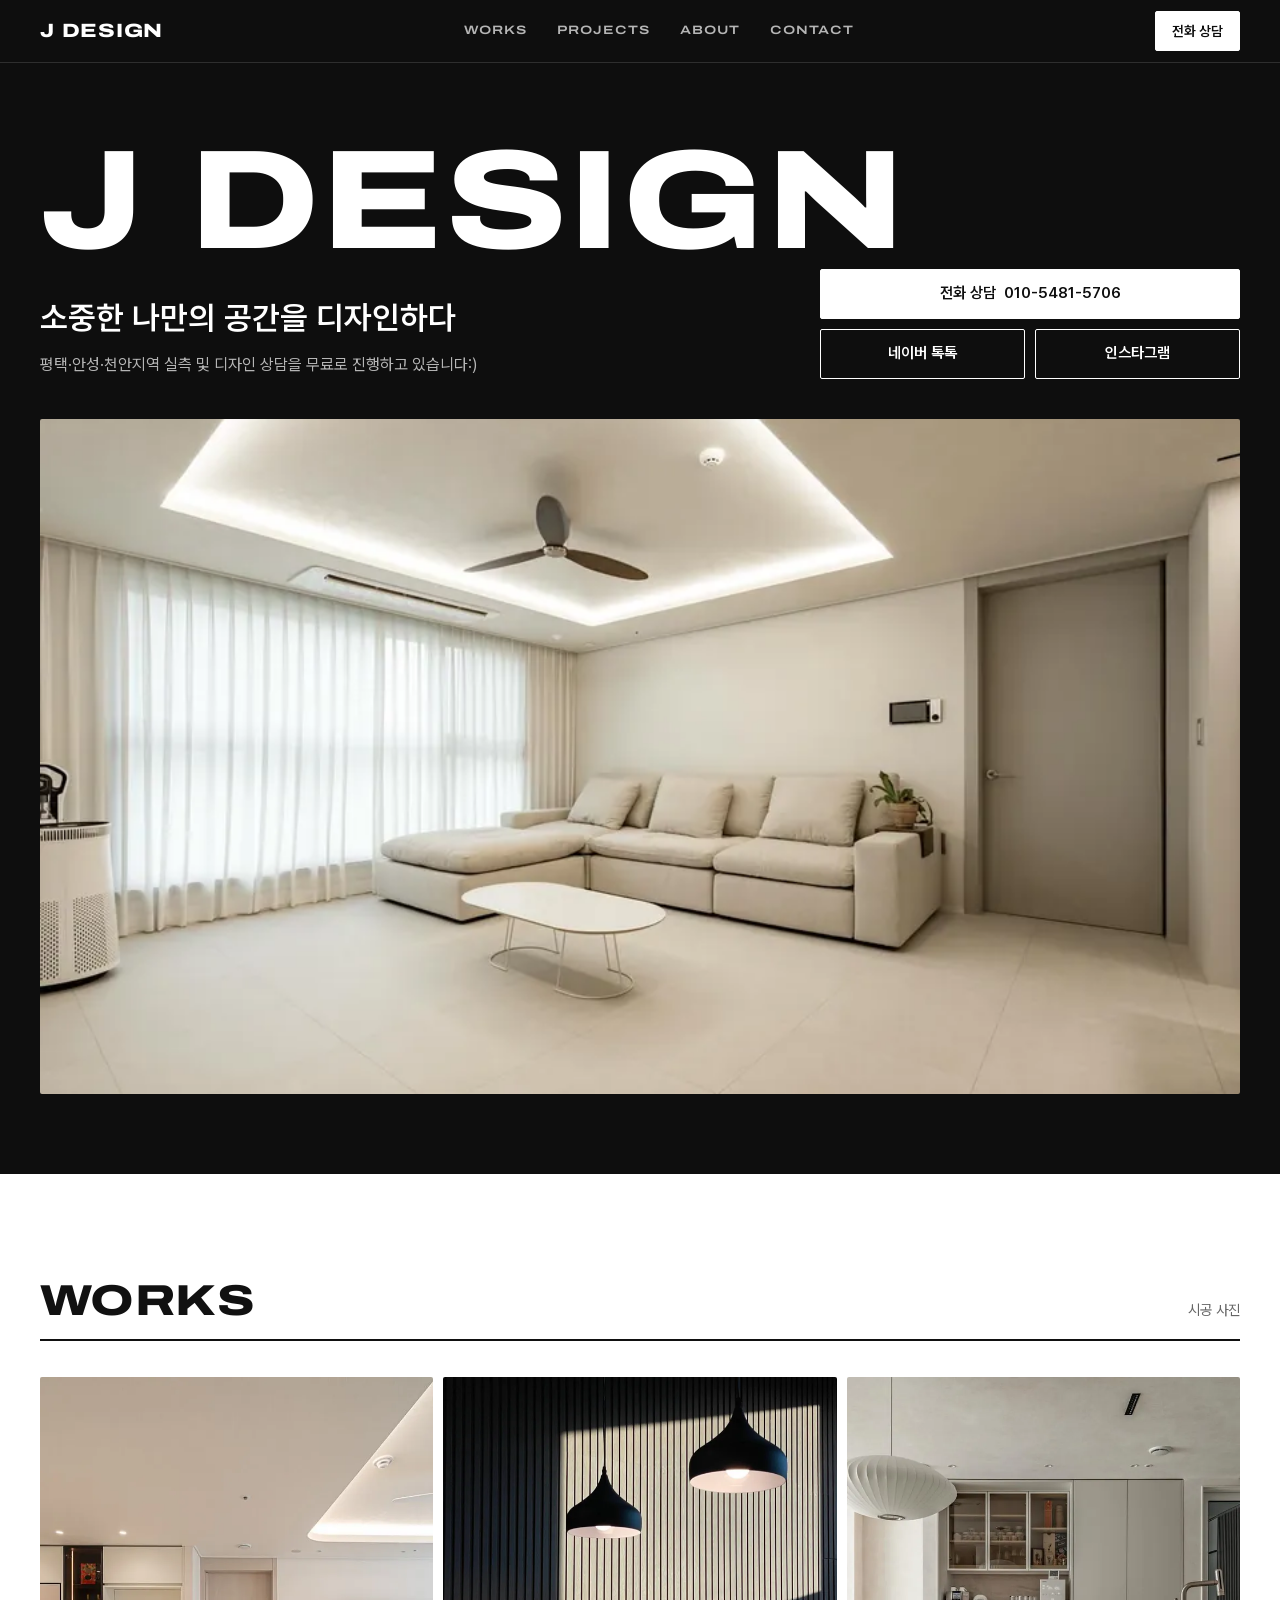
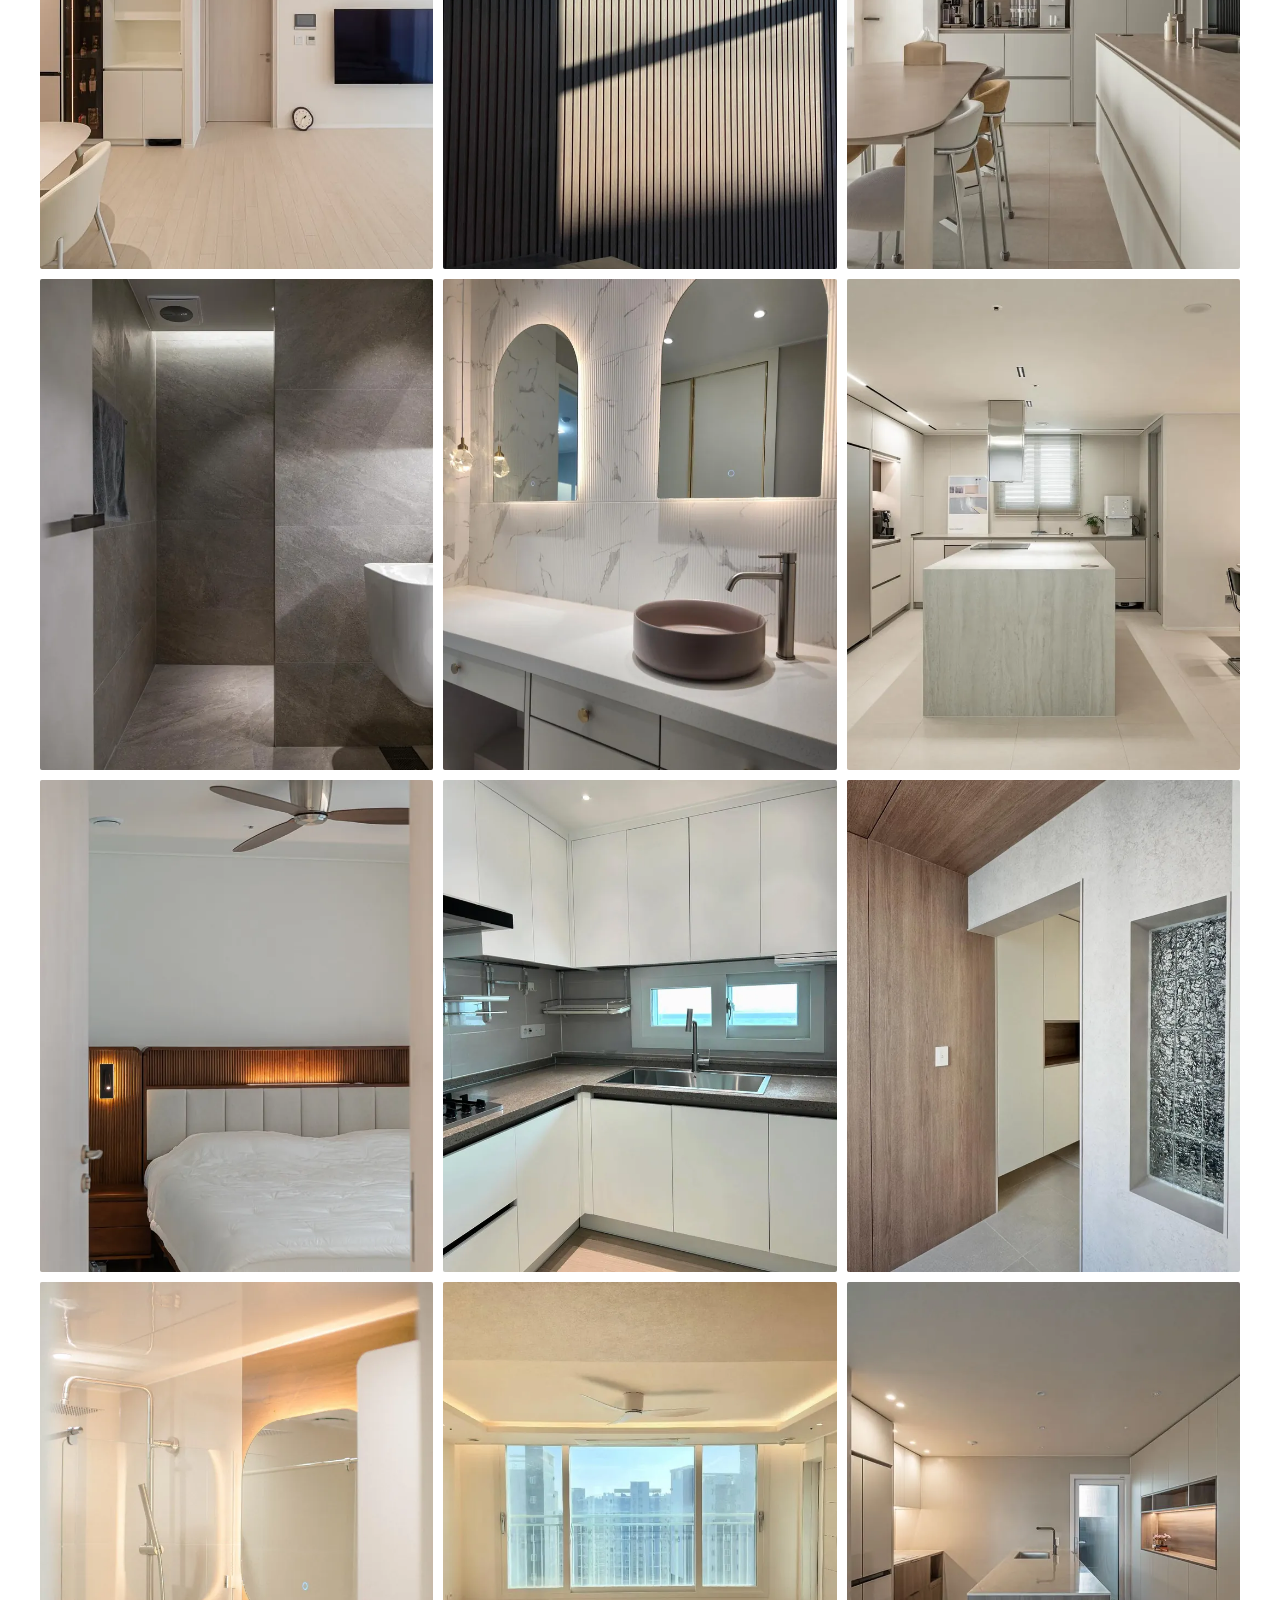
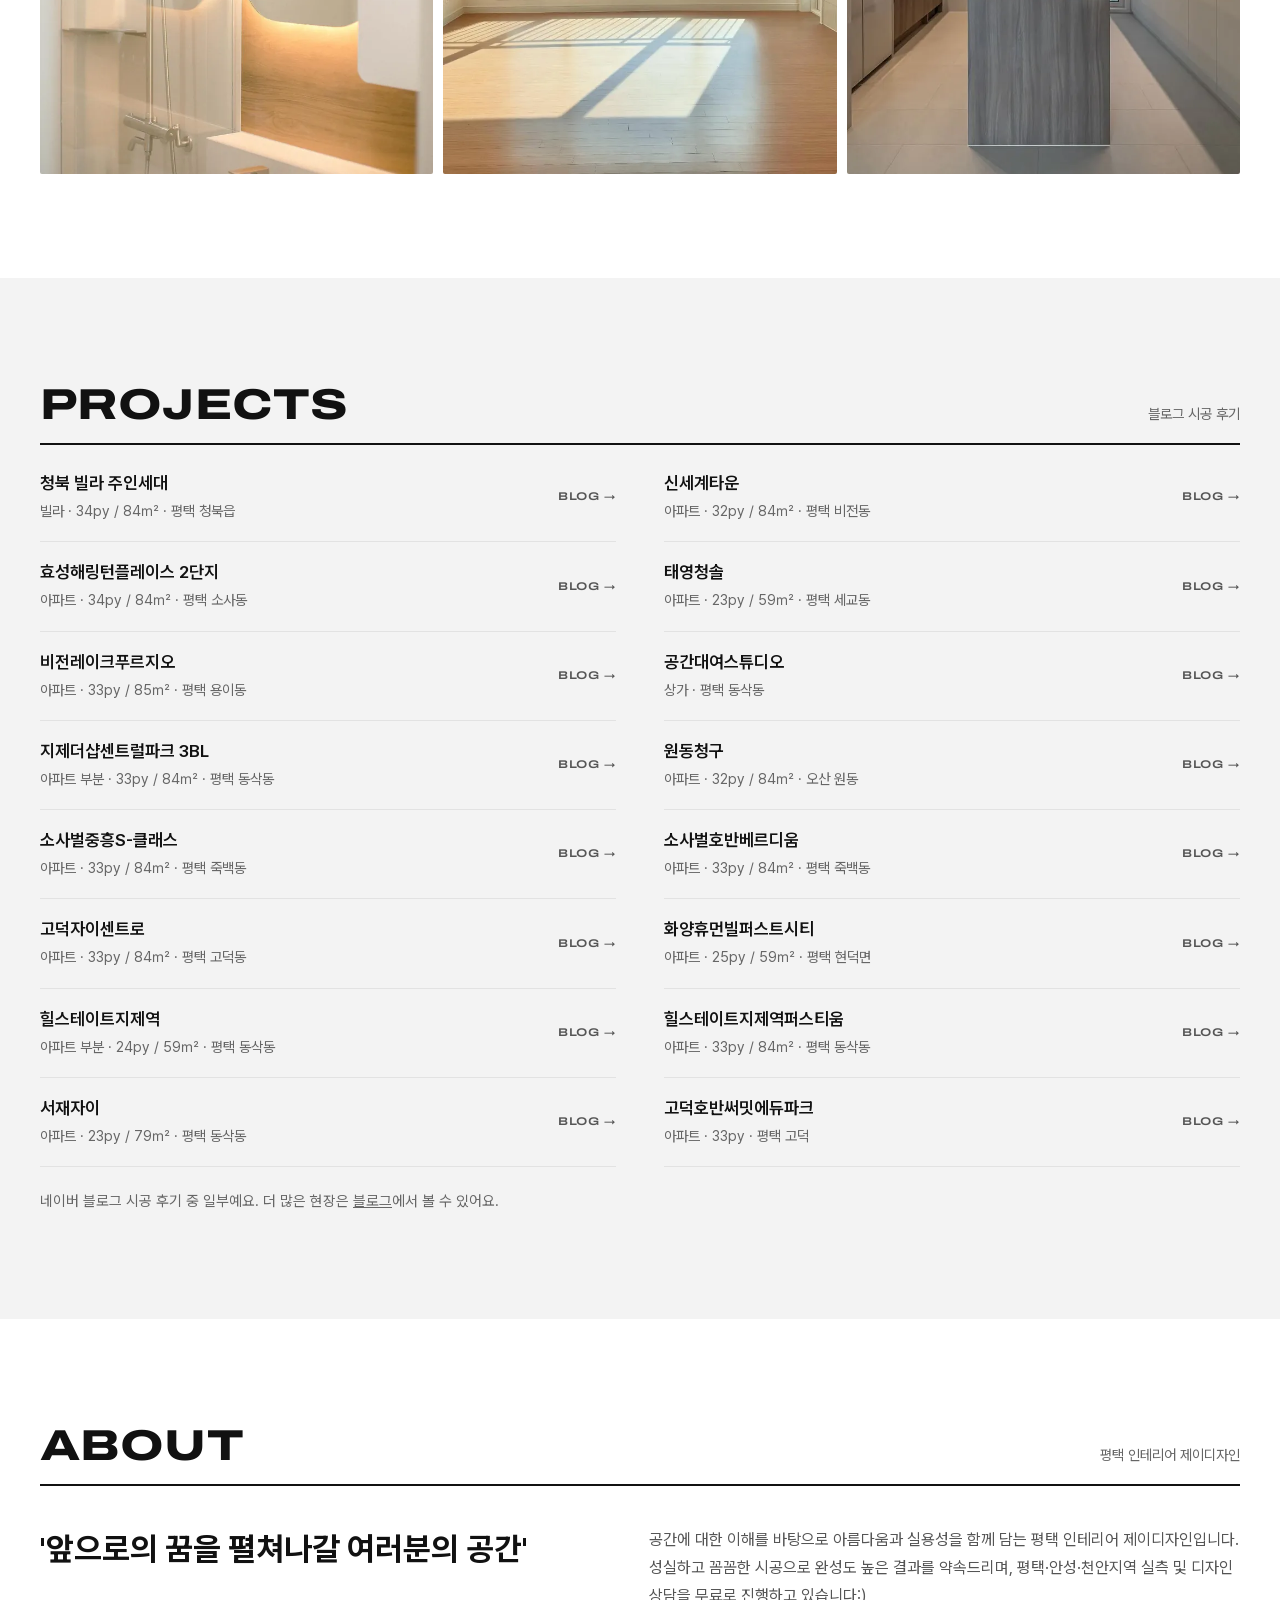
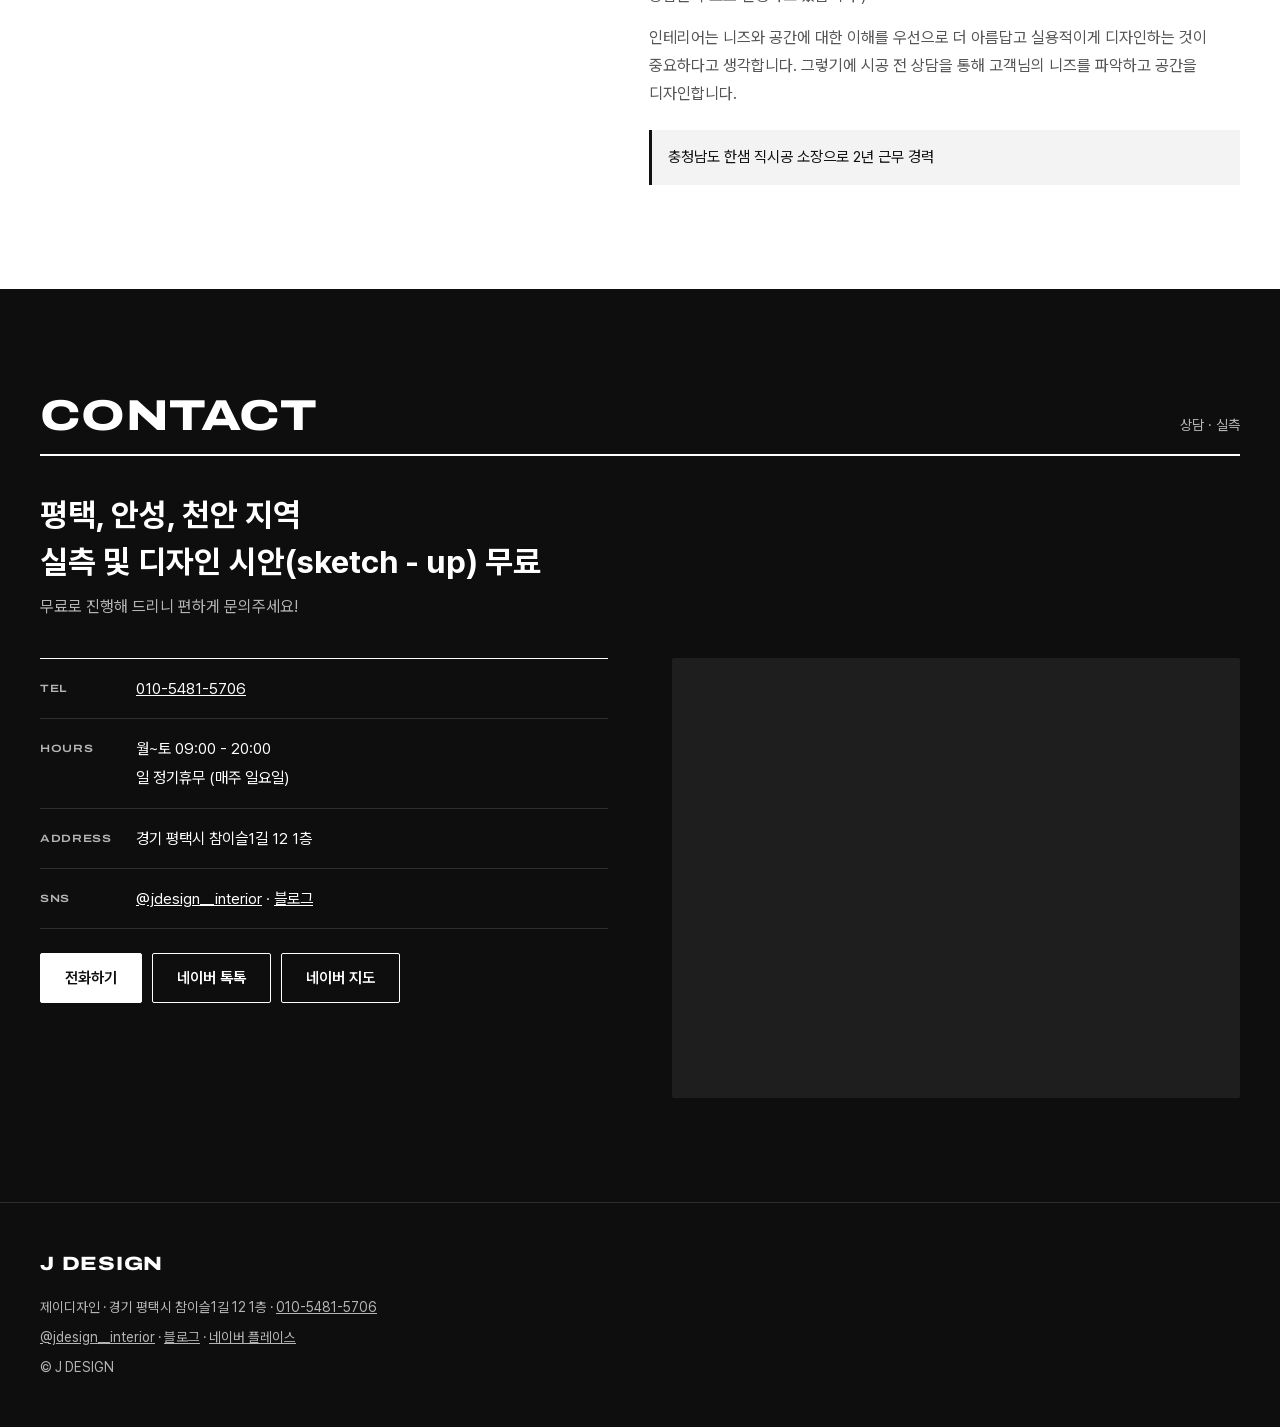
==== index.html @ b56e3f55 "Add files via upload" ====
<!doctype html>
<html lang="ko">
<head>
<meta charset="utf-8" />
<script>document.documentElement.classList.add('js')</script>
<meta name="viewport" content="width=device-width, initial-scale=1" />
<title>제이디자인 J DESIGN | 평택 인테리어 · 평택 안성 천안 실측 및 디자인 상담</title>
<meta name="description" content="공간에 대한 이해를 바탕으로 아름다움과 실용성을 함께 담는 평택 인테리어 제이디자인. 평택·안성·천안지역 실측 및 디자인 상담 무료. 경기 평택시 참이슬1길 12 1층." />
<link rel="canonical" href="https://jdesign-sample.lgt3232.workers.dev/" />
<meta property="og:type" content="website" />
<meta property="og:locale" content="ko_KR" />
<meta property="og:site_name" content="제이디자인 J DESIGN" />
<meta property="og:title" content="제이디자인 · 평택 인테리어" />
<meta property="og:description" content="소중한 나만의 공간을 디자인하다" />
<meta property="og:url" content="https://jdesign-sample.lgt3232.workers.dev/" />
<meta property="og:image" content="https://jdesign-sample.lgt3232.workers.dev/og-jd.jpg" />
<meta property="og:image:width" content="1200" />
<meta property="og:image:height" content="630" />
<meta name="twitter:card" content="summary_large_image" />
<meta name="theme-color" content="#0E0E0E" />
<link rel="icon" href="favicon.png" type="image/png" />
<!-- 시안 도메인 = jdesign-sample.lgt3232.workers.dev. 고객 인계 시 grep lgt3232 → canonical·og:url·og:image·JSON-LD url/image 치환 -->
<script type="application/ld+json">
{
  "@context": "https://schema.org",
  "@type": "HomeAndConstructionBusiness",
  "name": "제이디자인",
  "alternateName": "J DESIGN",
  "url": "https://jdesign-sample.lgt3232.workers.dev/",
  "image": "https://jdesign-sample.lgt3232.workers.dev/og-jd.jpg",
  "telephone": "+82-10-5481-5706",
  "address": { "@type": "PostalAddress", "streetAddress": "참이슬1길 12 1층", "addressLocality": "평택시", "addressRegion": "경기도", "addressCountry": "KR" },
  "openingHoursSpecification": [{ "@type": "OpeningHoursSpecification", "dayOfWeek": ["Monday","Tuesday","Wednesday","Thursday","Friday","Saturday"], "opens": "09:00", "closes": "20:00" }],
  "sameAs": ["https://www.instagram.com/jdesign__interior/", "https://blog.naver.com/j_deisgn_", "https://m.place.naver.com/place/1364104841/home"]
}
</script>
<style>
@font-face{ font-family:"JD Wide"; font-weight:600 800; font-display:swap; src:url("jd-archivo.woff2") format("woff2"); }
@font-face{ font-family:"JD Sans"; font-weight:300 700; font-display:swap; src:url("jd-pretendard.woff2") format("woff2"); }
:root{
  --black:#0E0E0E;
  --white:#FFFFFF;
  --gray:#F3F3F3;
  --ink:#111111;
  --soft:#555555;
  --mute:#666666;
  --line:#E2E2E2;
  --dsoft:#B5B5B5;
  --dline:#2E2E2E;
  --r:2px;
  --wide:"JD Wide","JD Sans",system-ui,-apple-system,"Segoe UI",sans-serif;
  --sans:"JD Sans",system-ui,-apple-system,"Segoe UI",sans-serif;
}
*{ box-sizing:border-box; margin:0; padding:0; }
html{ scroll-behavior:auto; scroll-padding-top:116px; -webkit-text-size-adjust:100%; }
body{ font-family:var(--sans); color:var(--ink); background:var(--white); line-height:1.75; font-size:16px; -webkit-font-smoothing:antialiased; word-break:keep-all; overflow-wrap:break-word; }
img{ max-width:100%; height:auto; display:block; }
a{ color:inherit; }
:focus-visible{ outline:2px solid var(--ink); outline-offset:3px; }
.dark :focus-visible{ outline-color:#FFFFFF; }
[tabindex="-1"]:focus{ outline:none; }
.wrap{ width:min(100% - 40px, 1200px); margin-inline:auto; }
.nw{ white-space:nowrap; }
.dark{ background:var(--black); color:#FFFFFF; }

/* 헤더 */
.top{ position:sticky; top:0; z-index:50; border-bottom:1px solid var(--dline); }
.top .bar{ display:flex; align-items:center; justify-content:space-between; gap:16px; height:62px; }
.brand{ font-family:var(--wide); font-weight:800; font-stretch:125%; font-size:1.2rem; letter-spacing:.04em; text-decoration:none; white-space:nowrap; }
.nav{ display:none; gap:30px; font-family:var(--wide); font-stretch:125%; font-size:.76rem; font-weight:600; letter-spacing:.08em; }
.nav a{ text-decoration:none; color:var(--dsoft); }
.top .btn{ display:none; }
.snav{ display:flex; border-top:1px solid var(--dline); padding:0 4px; }
.snav a{ flex:1 1 0; display:flex; align-items:center; justify-content:center; min-height:44px; font-family:var(--wide); font-stretch:125%; font-size:.66rem; font-weight:600; letter-spacing:.04em; text-decoration:none; color:var(--dsoft); }
@media (min-width:900px){ .nav{ display:flex; } .snav{ display:none; } .top .btn{ display:inline-flex; min-height:40px; padding:0 16px; font-size:.86rem; } html{ scroll-padding-top:72px; } }
@media (hover:hover){ .nav a:hover, .snav a:hover{ color:#FFFFFF; } }

/* 버튼 */
.btn{ display:inline-flex; align-items:center; justify-content:center; gap:8px; min-height:50px; padding:0 24px; border-radius:var(--r); text-decoration:none; font-weight:600; font-size:.95rem; border:1px solid currentColor; background:transparent; transition:transform .1s, background-color .2s, color .2s; }
.btn:active{ transform:scale(.98); }
.btn.fill{ background:var(--ink); color:#FFFFFF; border-color:var(--ink); }
.dark .btn.fill{ background:#FFFFFF; color:var(--black); border-color:#FFFFFF; }
@media (hover:hover){ .btn:hover{ background:var(--ink); color:#FFFFFF; } .dark .btn:hover{ background:#FFFFFF; color:var(--black); } .btn.fill:hover{ background:#333333; } .dark .btn.fill:hover{ background:#DDDDDD; } }

/* 히어로 */
.hero{ padding:48px 0 0; }
.hero .word{ font-family:var(--wide); font-weight:800; font-stretch:125%; font-size:min(9rem, 11vw); line-height:.95; letter-spacing:.01em; white-space:nowrap; }
.js .intro-w{ opacity:0; transform:translateY(16px); transition:opacity .8s ease, transform .8s ease; }
.js .intro-w.on{ opacity:1; transform:none; }
.hero h1{ margin-top:24px; font-size:clamp(1.3rem, 4.8vw, 2rem); font-weight:600; line-height:1.4; }
.hero .sub{ margin-top:10px; color:var(--dsoft); }
.cta3{ display:grid; grid-template-columns:repeat(2, minmax(0,1fr)); gap:10px; margin-top:28px; max-width:520px; }
.cta3 .btn:first-child{ grid-column:1 / -1; }
@media (max-width:439.98px){ .cta3{ grid-template-columns:minmax(0,1fr); } }
.hero figure{ margin:40px 0 0; }
.hero figure img{ width:100%; aspect-ratio:4/3; object-fit:cover; border-radius:var(--r); }
.hero .pad{ height:56px; }
@media (min-width:900px){
  .hero{ padding-top:72px; }
  .hero .row{ display:grid; grid-template-columns:minmax(0,1fr) auto; align-items:end; gap:32px; }
  .cta3{ margin-top:0; width:420px; }
  .hero figure img{ aspect-ratio:16/9; }
  .hero .pad{ height:80px; }
}

/* 공통 */
.sec{ padding:104px 0; }
.sec.gray{ background:var(--gray); }
.head{ display:flex; align-items:baseline; justify-content:space-between; gap:16px; padding-bottom:16px; border-bottom:2px solid var(--ink); }
.dark .head{ border-color:#FFFFFF; }
h2{ font-family:var(--wide); font-weight:800; font-stretch:125%; font-size:clamp(1.7rem, 6vw, 2.7rem); line-height:1.05; letter-spacing:.01em; }
.head small{ font-size:.9rem; color:var(--mute); }
.dark .head small{ color:var(--dsoft); }

/* 작업 사진 */
.works{ display:grid; grid-template-columns:repeat(2, minmax(0,1fr)); gap:6px; margin-top:36px; }
.works figure{ margin:0; overflow:hidden; border-radius:var(--r); background:var(--gray); }
.works img{ width:100%; aspect-ratio:4/5; object-fit:cover; transition:transform .6s ease; }
@media (min-width:768px){ .works{ grid-template-columns:repeat(3, minmax(0,1fr)); gap:10px; } }
@media (hover:hover){ .works figure:hover img{ transform:scale(1.03); } }

/* 현장 목록 */
.pj{ list-style:none; display:grid; grid-template-columns:minmax(0,1fr); gap:0; margin-top:8px; }
.pj a{ display:grid; grid-template-columns:minmax(0,1fr) auto; align-items:center; gap:12px; padding:18px 0; border-bottom:1px solid var(--line); text-decoration:none; }
.pj b{ display:block; font-size:1.08rem; font-weight:600; line-height:1.45; }
.pj span.m{ display:block; margin-top:2px; font-size:.9rem; color:var(--mute); }
.pj i{ font-style:normal; font-family:var(--wide); font-stretch:125%; font-size:.7rem; font-weight:600; letter-spacing:.06em; color:var(--soft); white-space:nowrap; }
@media (min-width:900px){ .pj{ grid-template-columns:minmax(0,1fr) minmax(0,1fr); column-gap:48px; } }
@media (hover:hover){ .pj a:hover b{ text-decoration:underline; text-underline-offset:4px; } }
.p-note{ margin-top:22px; font-size:.92rem; color:var(--mute); }

/* 소개 */
.about .body{ display:grid; gap:28px; margin-top:40px; }
.about .quote{ font-size:clamp(1.35rem, 4.6vw, 2rem); font-weight:700; line-height:1.45; }
.about p.t{ color:var(--soft); }
.about p.t + p.t{ margin-top:14px; }
.about .career{ margin-top:22px; padding:14px 16px; border-left:3px solid var(--ink); background:var(--gray); font-size:.95rem; }
@media (min-width:900px){ .about .body{ grid-template-columns:minmax(0,1fr) minmax(0,1.1fr); gap:72px; } }

/* 문의 */
.contact .free{ margin-top:36px; font-size:clamp(1.3rem, 4.6vw, 2rem); font-weight:700; line-height:1.45; }
.contact .free small{ display:block; margin-top:10px; font-size:1rem; font-weight:400; color:var(--dsoft); }
.contact .grid{ display:grid; gap:40px; margin-top:40px; }
.contact .row{ display:flex; flex-wrap:wrap; gap:10px; margin-top:24px; }
@media (max-width:439.98px){ .contact .row .btn{ flex:1 1 100%; } }
.cinfo{ border-top:1px solid #FFFFFF; }
.cinfo div{ display:grid; grid-template-columns:84px minmax(0,1fr); gap:12px; padding:16px 0; border-bottom:1px solid var(--dline); }
.cinfo dt{ font-family:var(--wide); font-stretch:125%; font-size:.66rem; font-weight:600; letter-spacing:.06em; color:var(--dsoft); padding-top:5px; }
.cinfo dd{ font-size:.97rem; }
.cinfo dd p + p{ margin-top:2px; }
.map{ width:100%; height:300px; border:0; border-radius:var(--r); background:#1E1E1E; display:block; filter:grayscale(1); }
@media (min-width:900px){ .contact .grid{ grid-template-columns:minmax(0,1fr) minmax(0,1fr); gap:64px; align-items:start; } .map{ height:100%; min-height:440px; } }

.foot{ padding:44px 0 120px; border-top:1px solid var(--dline); font-size:.86rem; color:var(--dsoft); }
.foot .brand{ display:inline-block; margin-bottom:14px; color:#FFFFFF; }
.foot p + p{ margin-top:6px; }
@media (min-width:900px){ .foot{ padding-bottom:48px; } }

/* 모바일 하단 바 */
.quick{ position:fixed; left:0; right:0; bottom:0; z-index:60; display:grid; grid-template-columns:1.5fr 1fr 1fr; gap:6px; padding:8px 10px calc(8px + env(safe-area-inset-bottom)); background:var(--black); border-top:1px solid var(--dline); }
.quick a{ display:flex; align-items:center; justify-content:center; min-height:48px; border-radius:var(--r); font-size:.88rem; font-weight:600; text-decoration:none; border:1px solid #FFFFFF; color:#FFFFFF; }
.quick a.fill{ background:#FFFFFF; color:var(--black); }
@media (min-width:900px){ .quick{ display:none; } }

/* 히어로 글자 등장 · 나타나기 (동작 줄이기 설정이어도 강제 재생 · 다올 방침) */
.js .intro > *{ opacity:0; transform:translateY(16px); transition:opacity .8s ease, transform .8s ease; }
.js .intro.on > *{ opacity:1; transform:none; }
.js .intro.on > :nth-child(2){ transition-delay:.12s; }
.js .intro.on > :nth-child(3){ transition-delay:.24s; }
.js .reveal{ opacity:0; transform:translateY(18px); transition:opacity .7s ease var(--d,0s), transform .7s ease var(--d,0s); }
.js .reveal.in{ opacity:1; transform:none; }
</style>
</head>
<body>

<header class="top dark">
  <div class="wrap bar">
    <a class="brand" href="#top" aria-label="J DESIGN 처음으로">J DESIGN</a>
    <nav class="nav" aria-label="주요 메뉴">
      <a href="#works">WORKS</a>
      <a href="#projects">PROJECTS</a>
      <a href="#about">ABOUT</a>
      <a href="#contact">CONTACT</a>
    </nav>
    <a class="btn fill" href="tel:01054815706">전화 상담</a>
  </div>
  <nav class="snav" aria-label="섹션 바로가기">
    <a href="#works">WORKS</a>
    <a href="#projects">PROJECTS</a>
    <a href="#about">ABOUT</a>
    <a href="#contact">CONTACT</a>
  </nav>
</header>

<main id="top">
  <section class="hero dark" aria-labelledby="hero-h">
    <div class="wrap">
      <p class="word intro-w" aria-hidden="true">J DESIGN</p>
      <div class="row">
        <div class="intro">
          <h1 id="hero-h">소중한 나만의 공간을 디자인하다</h1>
          <p class="sub">평택·안성·천안지역 실측 및 디자인 상담을 <span class="nw">무료로 진행하고 있습니다:)</span></p>
        </div>
        <div class="cta3">
          <a class="btn fill" href="tel:01054815706">전화 상담 <span class="nw">010-5481-5706</span></a>
          <a class="btn" href="https://talk.naver.com/wvbr1ei" target="_blank" rel="noopener">네이버 톡톡</a>
          <a class="btn" href="https://www.instagram.com/jdesign__interior/" target="_blank" rel="noopener">인스타그램</a>
        </div>
      </div>
      <figure>
        <picture>
          <source media="(max-width:899.98px)" srcset="jd-hero-m.webp" width="900" height="675" />
          <img src="jd-hero.webp" alt="간접조명 천장과 베이지 소파가 있는 밝은 거실" width="1440" height="810" fetchpriority="high" />
        </picture>
      </figure>
      <div class="pad"></div>
    </div>
  </section>

  <section class="sec" id="works" aria-labelledby="works-h">
    <div class="wrap">
      <div class="head reveal"><h2 id="works-h">WORKS</h2><small>시공 사진</small></div>
      <div class="works">
        <figure class="reveal"><img src="jd-g01.webp" alt="밝은 우드 바닥과 TV 벽이 있는 거실" width="720" height="900" loading="lazy" /></figure>
        <figure class="reveal"><img src="jd-g02.webp" alt="검정 루버 벽과 검정 펜던트 조명" width="720" height="900" loading="lazy" /></figure>
        <figure class="reveal"><img src="jd-g03.webp" alt="원형 식탁과 긴 아일랜드 주방" width="720" height="900" loading="lazy" /></figure>
        <figure class="reveal"><img src="jd-g04.webp" alt="진회색 대형 타일 샤워 공간" width="720" height="900" loading="lazy" /></figure>
        <figure class="reveal"><img src="jd-g05.webp" alt="아치형 조명 거울과 원형 세면볼" width="720" height="900" loading="lazy" /></figure>
        <figure class="reveal"><img src="jd-g06.webp" alt="세라믹 아일랜드가 있는 주방" width="720" height="900" loading="lazy" /></figure>
        <figure class="reveal"><img src="jd-g07.webp" alt="우드 헤드보드와 간접조명 침실" width="720" height="900" loading="lazy" /></figure>
        <figure class="reveal"><img src="jd-g08.webp" alt="흰 상하부장과 짙은 상판 주방" width="720" height="900" loading="lazy" /></figure>
        <figure class="reveal"><img src="jd-g09.webp" alt="우드 벽과 유리블록 창이 있는 현관" width="720" height="900" loading="lazy" /></figure>
        <figure class="reveal"><img src="jd-g10.webp" alt="간접조명 거울과 우드 포인트 욕실" width="720" height="900" loading="lazy" /></figure>
        <figure class="reveal"><img src="jd-g11.webp" alt="햇빛이 드는 넓은 거실" width="720" height="900" loading="lazy" /></figure>
        <figure class="reveal"><img src="jd-g12.webp" alt="우드 아일랜드와 매립 선반 주방" width="709" height="886" loading="lazy" /></figure>
      </div>
    </div>
  </section>

  <section class="sec gray" id="projects" aria-labelledby="projects-h">
    <div class="wrap">
      <div class="head reveal"><h2 id="projects-h">PROJECTS</h2><small>블로그 시공 후기</small></div>
      <ul class="pj">
        <li class="reveal"><a href="https://m.blog.naver.com/j_deisgn_/224475464093" target="_blank" rel="noopener"><span><b>청북 빌라 주인세대</b><span class="m">빌라 · 34py / 84㎡ · 평택 청북읍</span></span><i>BLOG →</i></a></li>
        <li class="reveal"><a href="https://m.blog.naver.com/j_deisgn_/224418689051" target="_blank" rel="noopener"><span><b>신세계타운</b><span class="m">아파트 · 32py / 84㎡ · 평택 비전동</span></span><i>BLOG →</i></a></li>
        <li class="reveal"><a href="https://m.blog.naver.com/j_deisgn_/224397040678" target="_blank" rel="noopener"><span><b>효성해링턴플레이스 2단지</b><span class="m">아파트 · 34py / 84㎡ · 평택 소사동</span></span><i>BLOG →</i></a></li>
        <li class="reveal"><a href="https://m.blog.naver.com/j_deisgn_/224354329819" target="_blank" rel="noopener"><span><b>태영청솔</b><span class="m">아파트 · 23py / 59㎡ · 평택 세교동</span></span><i>BLOG →</i></a></li>
        <li class="reveal"><a href="https://m.blog.naver.com/j_deisgn_/224318861546" target="_blank" rel="noopener"><span><b>비전레이크푸르지오</b><span class="m">아파트 · 33py / 85㎡ · 평택 용이동</span></span><i>BLOG →</i></a></li>
        <li class="reveal"><a href="https://m.blog.naver.com/j_deisgn_/224310462053" target="_blank" rel="noopener"><span><b>공간대여스튜디오</b><span class="m">상가 · 평택 동삭동</span></span><i>BLOG →</i></a></li>
        <li class="reveal"><a href="https://m.blog.naver.com/j_deisgn_/224297881877" target="_blank" rel="noopener"><span><b>지제더샵센트럴파크 3BL</b><span class="m">아파트 부분 · 33py / 84㎡ · 평택 동삭동</span></span><i>BLOG →</i></a></li>
        <li class="reveal"><a href="https://m.blog.naver.com/j_deisgn_/224215611765" target="_blank" rel="noopener"><span><b>원동청구</b><span class="m">아파트 · 32py / 84㎡ · 오산 원동</span></span><i>BLOG →</i></a></li>
        <li class="reveal"><a href="https://m.blog.naver.com/j_deisgn_/224208174590" target="_blank" rel="noopener"><span><b>소사벌중흥S-클래스</b><span class="m">아파트 · 33py / 84㎡ · 평택 죽백동</span></span><i>BLOG →</i></a></li>
        <li class="reveal"><a href="https://m.blog.naver.com/j_deisgn_/224165894780" target="_blank" rel="noopener"><span><b>소사벌호반베르디움</b><span class="m">아파트 · 33py / 84㎡ · 평택 죽백동</span></span><i>BLOG →</i></a></li>
        <li class="reveal"><a href="https://m.blog.naver.com/j_deisgn_/224113952671" target="_blank" rel="noopener"><span><b>고덕자이센트로</b><span class="m">아파트 · 33py / 84㎡ · 평택 고덕동</span></span><i>BLOG →</i></a></li>
        <li class="reveal"><a href="https://m.blog.naver.com/j_deisgn_/224099517529" target="_blank" rel="noopener"><span><b>화양휴먼빌퍼스트시티</b><span class="m">아파트 · 25py / 59㎡ · 평택 현덕면</span></span><i>BLOG →</i></a></li>
        <li class="reveal"><a href="https://m.blog.naver.com/j_deisgn_/224089817457" target="_blank" rel="noopener"><span><b>힐스테이트지제역</b><span class="m">아파트 부분 · 24py / 59㎡ · 평택 동삭동</span></span><i>BLOG →</i></a></li>
        <li class="reveal"><a href="https://m.blog.naver.com/j_deisgn_/224073479042" target="_blank" rel="noopener"><span><b>힐스테이트지제역퍼스티움</b><span class="m">아파트 · 33py / 84㎡ · 평택 동삭동</span></span><i>BLOG →</i></a></li>
        <li class="reveal"><a href="https://m.blog.naver.com/j_deisgn_/224041350397" target="_blank" rel="noopener"><span><b>서재자이</b><span class="m">아파트 · 23py / 79㎡ · 평택 동삭동</span></span><i>BLOG →</i></a></li>
        <li class="reveal"><a href="https://m.blog.naver.com/j_deisgn_/223974910331" target="_blank" rel="noopener"><span><b>고덕호반써밋에듀파크</b><span class="m">아파트 · 33py · 평택 고덕</span></span><i>BLOG →</i></a></li>
      </ul>
      <p class="p-note reveal">네이버 블로그 시공 후기 중 일부예요. 더 많은 현장은 <a href="https://blog.naver.com/j_deisgn_" target="_blank" rel="noopener">블로그</a>에서 볼 수 있어요.</p>
    </div>
  </section>

  <section class="sec about" id="about" aria-labelledby="about-h">
    <div class="wrap">
      <div class="head reveal"><h2 id="about-h">ABOUT</h2><small>평택 인테리어 제이디자인</small></div>
      <div class="body">
        <p class="quote reveal">'앞으로의 꿈을 펼쳐나갈 <span class="nw">여러분의 공간'</span></p>
        <div class="reveal">
          <p class="t">공간에 대한 이해를 바탕으로 아름다움과 실용성을 함께 담는 평택 인테리어 제이디자인입니다. 성실하고 꼼꼼한 시공으로 완성도 높은 결과를 약속드리며, 평택·안성·천안지역 실측 및 디자인 상담을 무료로 진행하고 있습니다:)</p>
          <p class="t">인테리어는 니즈와 공간에 대한 이해를 우선으로 더 아름답고 실용적이게 디자인하는 것이 중요하다고 생각합니다. 그렇기에 시공 전 상담을 통해 고객님의 니즈를 파악하고 공간을 디자인합니다.</p>
          <p class="career">충청남도 한샘 직시공 소장으로 <span class="nw">2년 근무 경력</span></p>
        </div>
      </div>
    </div>
  </section>

  <section class="sec contact dark" id="contact" aria-labelledby="contact-h">
    <div class="wrap">
      <div class="head reveal"><h2 id="contact-h">CONTACT</h2><small>상담 · 실측</small></div>
      <p class="free reveal">평택, 안성, 천안 지역<br />실측 및 디자인 시안(sketch - up) 무료<small>무료로 진행해 드리니 편하게 문의주세요!</small></p>
      <div class="grid">
        <div>
          <dl class="cinfo reveal">
            <div><dt>TEL</dt><dd><a href="tel:01054815706" class="nw">010-5481-5706</a></dd></div>
            <div><dt>HOURS</dt><dd><p>월~토 <span class="nw">09:00 - 20:00</span></p><p>일 정기휴무 (매주 일요일)</p></dd></div>
            <div><dt>ADDRESS</dt><dd>경기 평택시 <span class="nw">참이슬1길 12</span> 1층</dd></div>
            <div><dt>SNS</dt><dd><a href="https://www.instagram.com/jdesign__interior/" target="_blank" rel="noopener">@jdesign__interior</a> · <a href="https://blog.naver.com/j_deisgn_" target="_blank" rel="noopener">블로그</a></dd></div>
          </dl>
          <div class="row reveal">
            <a class="btn fill" href="tel:01054815706">전화하기</a>
            <a class="btn" href="https://talk.naver.com/wvbr1ei" target="_blank" rel="noopener">네이버 톡톡</a>
            <a class="btn" href="https://map.naver.com/p/entry/place/1364104841" target="_blank" rel="noopener">네이버 지도</a>
          </div>
        </div>
        <iframe class="map reveal" title="제이디자인 위치 지도" src="https://www.google.com/maps?q=%EA%B2%BD%EA%B8%B0+%ED%8F%89%ED%83%9D%EC%8B%9C+%EC%B0%B8%EC%9D%B4%EC%8A%AC1%EA%B8%B8+12&amp;z=17&amp;output=embed" loading="lazy" referrerpolicy="no-referrer-when-downgrade"></iframe>
      </div>
    </div>
  </section>
</main>

<footer class="foot dark">
  <div class="wrap">
    <span class="brand">J DESIGN</span>
    <p>제이디자인 · 경기 평택시 <span class="nw">참이슬1길 12</span> 1층 · <a href="tel:01054815706" class="nw">010-5481-5706</a></p>
    <p><a href="https://www.instagram.com/jdesign__interior/" target="_blank" rel="noopener">@jdesign__interior</a> · <a href="https://blog.naver.com/j_deisgn_" target="_blank" rel="noopener">블로그</a> · <a href="https://m.place.naver.com/place/1364104841/home" target="_blank" rel="noopener" class="nw">네이버 플레이스</a></p>
    <p>© J DESIGN</p>
  </div>
</footer>

<nav class="quick" aria-label="빠른 연결">
  <a class="fill" href="tel:01054815706">전화 상담</a>
  <a href="https://talk.naver.com/wvbr1ei" target="_blank" rel="noopener">톡톡</a>
  <a href="https://www.instagram.com/jdesign__interior/" target="_blank" rel="noopener">인스타</a>
</nav>

<script>
(function(){
  var pending=[].slice.call(document.querySelectorAll('.reveal'));
  pending.forEach(function(el){
    var sib=[].slice.call(el.parentNode.children).filter(function(c){ return c.classList.contains('reveal'); });
    if(sib.length>1){ el.style.setProperty('--d',(Math.min(sib.indexOf(el),5)*0.07)+'s'); }
  });
  function showAll(){ pending.forEach(function(el){ el.classList.add('in'); }); pending=[]; }
  function start(){
    var t=setInterval(function(){
      if(!pending.length){ clearInterval(t); return; }
      if(window.innerHeight + window.pageYOffset >= document.documentElement.scrollHeight - 4){ showAll(); return; }
      var line=window.innerHeight*0.92;
      pending=pending.filter(function(el){
        if(el.getBoundingClientRect().top < line){ el.classList.add('in'); return false; }
        return true;
      });
    },120);
  }
  var started=false; function go(){ if(started) return; started=true; start(); }
  var intro=document.querySelector('.intro'), introW=document.querySelector('.intro-w'); setTimeout(function(){ if(introW) introW.classList.add('on'); if(intro) intro.classList.add('on'); },60);
  /* 부드러운 스크롤(R-25): OS '동작 줄이기'면 CSS smooth가 즉시 이동으로 바뀌어 rAF로 직접 움직임 · 1초 폴백 · 사용자 휠/터치면 중단 · 끝나면 대상 섹션으로 포커스 */
  document.addEventListener('click',function(e){
    var a=e.target.closest ? e.target.closest('a[href^="#"]') : null; if(!a) return;
    var id=a.getAttribute('href'); if(id.length<2) return;
    var t=document.querySelector(id); if(!t) return;
    e.preventDefault();
    var head=document.querySelector('.top'); var off=(head ? head.getBoundingClientRect().height : 0)+10;
    var y0=window.pageYOffset; var y1=(id==='#top') ? 0 : Math.max(0, t.getBoundingClientRect().top+y0-off);
    var dur=700, s0=null, done=false;
    function ease(p){ return p<.5 ? 4*p*p*p : 1-Math.pow(-2*p+2,3)/2; }
    function stop(){ done=true; window.removeEventListener('wheel',stop); window.removeEventListener('touchstart',stop); }
    function finish(){ stop(); if(!t.hasAttribute('tabindex')){ t.setAttribute('tabindex','-1'); } t.focus({preventScroll:true}); }
    window.addEventListener('wheel',stop,{passive:true}); window.addEventListener('touchstart',stop,{passive:true});
    function step(ts){ if(done) return; if(s0===null) s0=ts; var p=Math.min((ts-s0)/dur,1); window.scrollTo(0, y0+(y1-y0)*ease(p)); if(p<1){ requestAnimationFrame(step); } else { finish(); } }
    requestAnimationFrame(step);
    setTimeout(function(){ if(!done){ window.scrollTo(0,y1); finish(); } }, dur+300);
    if(history.pushState){ history.pushState(null,'',id); }
  });
  if(document.fonts && document.fonts.ready){ document.fonts.ready.then(go); }
  setTimeout(go,1200);
})();
</script>
</body>
</html>
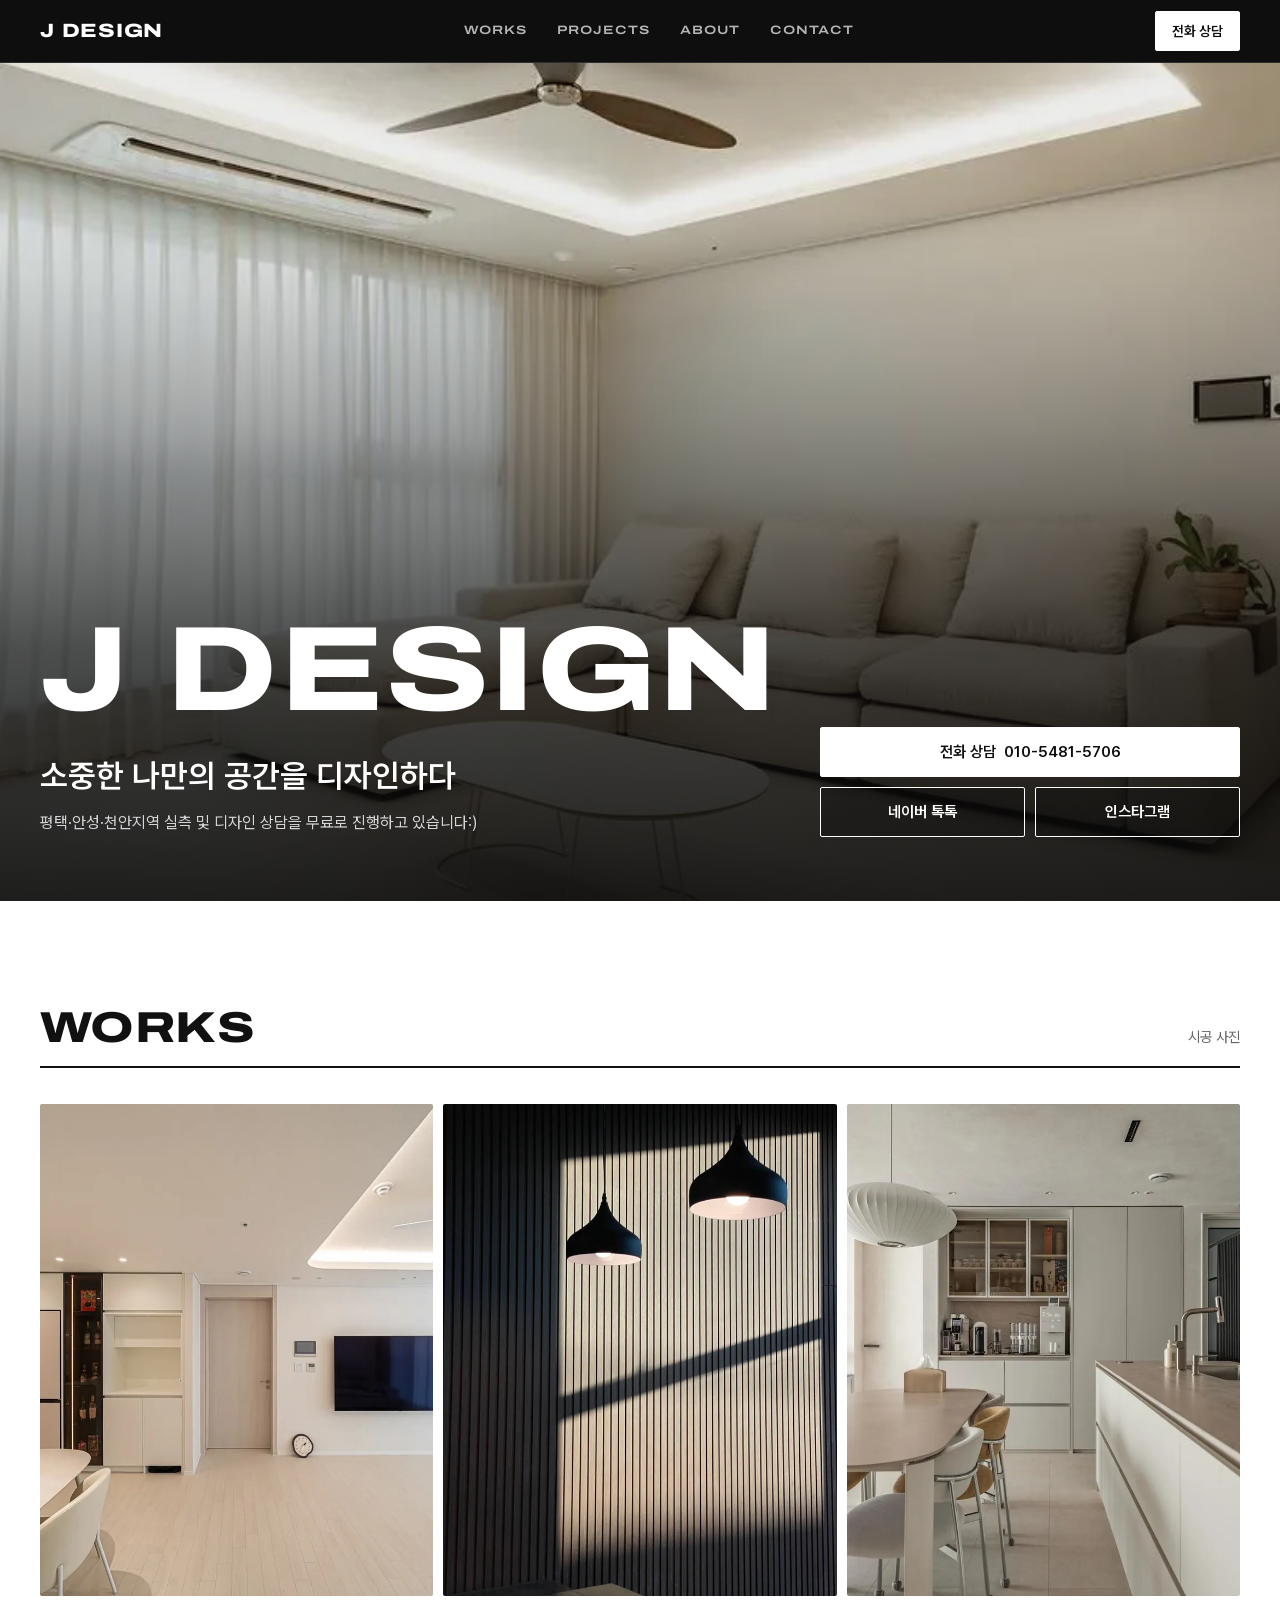
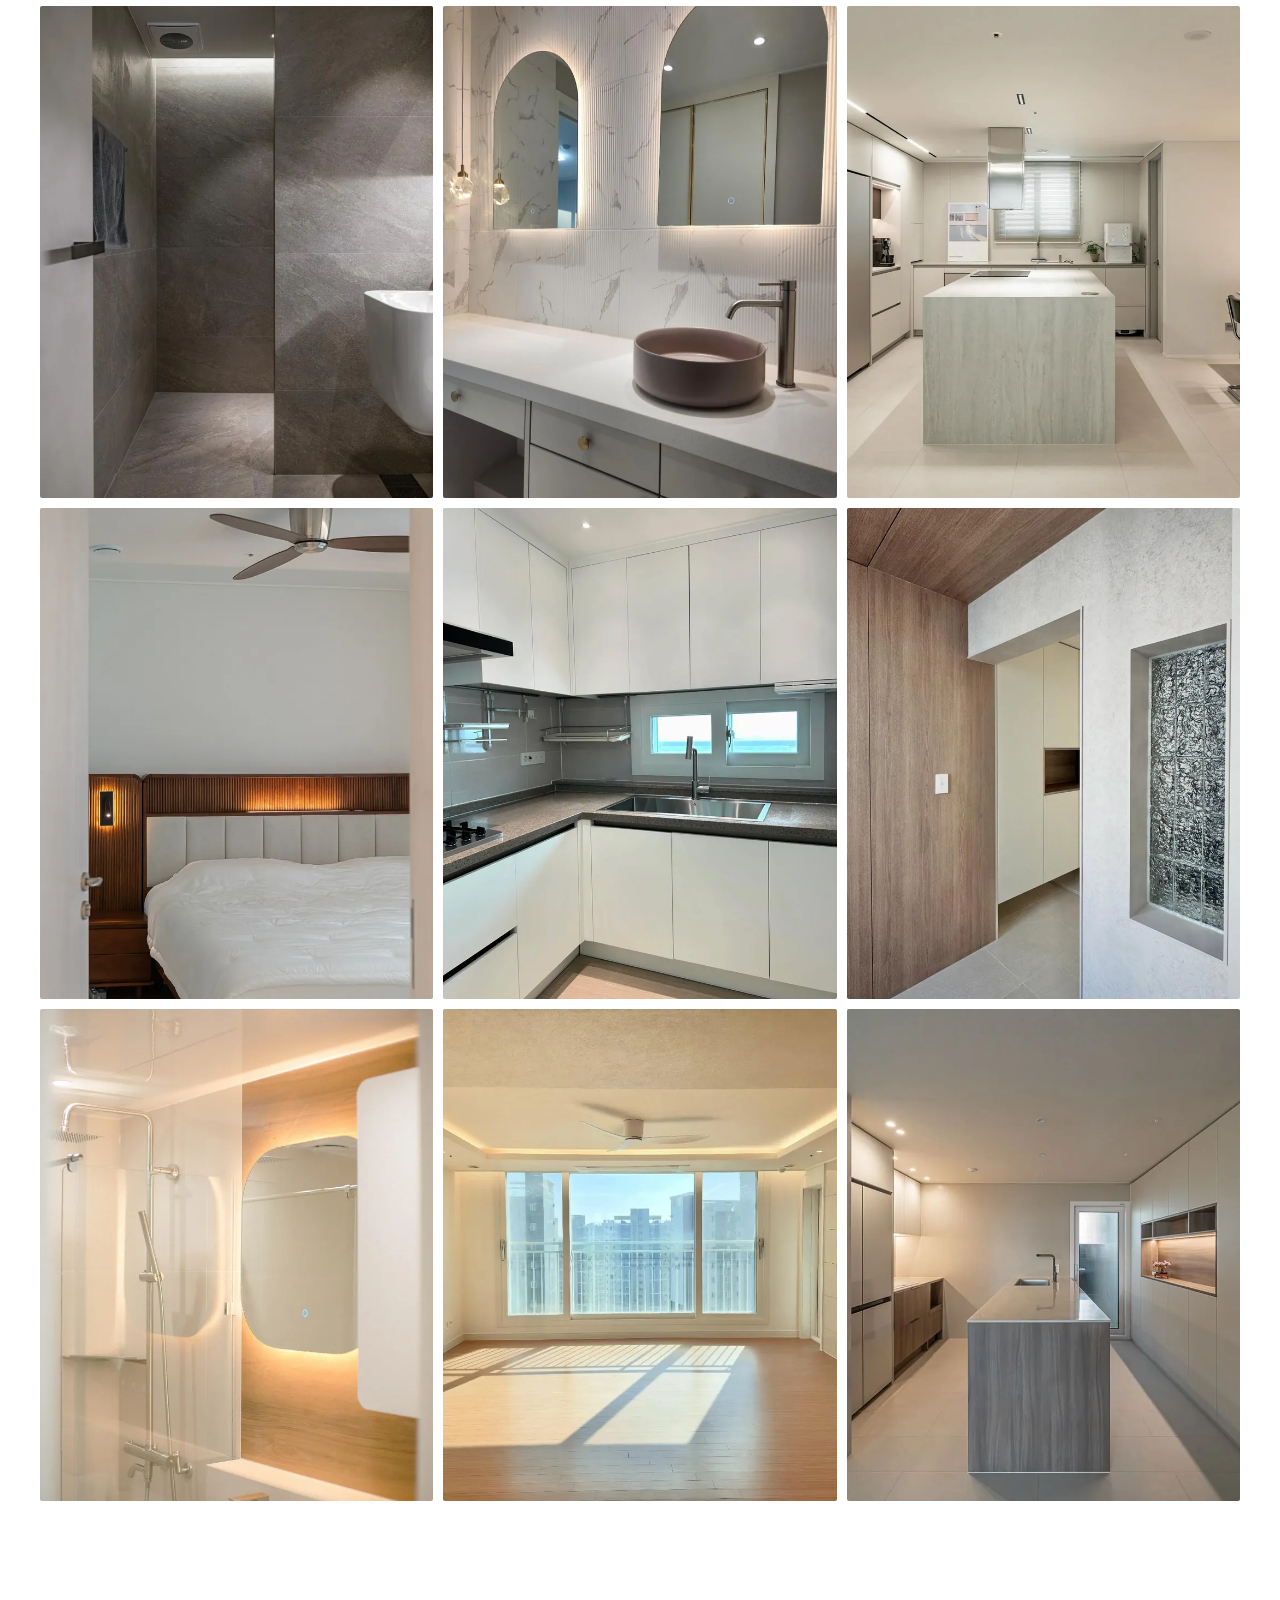
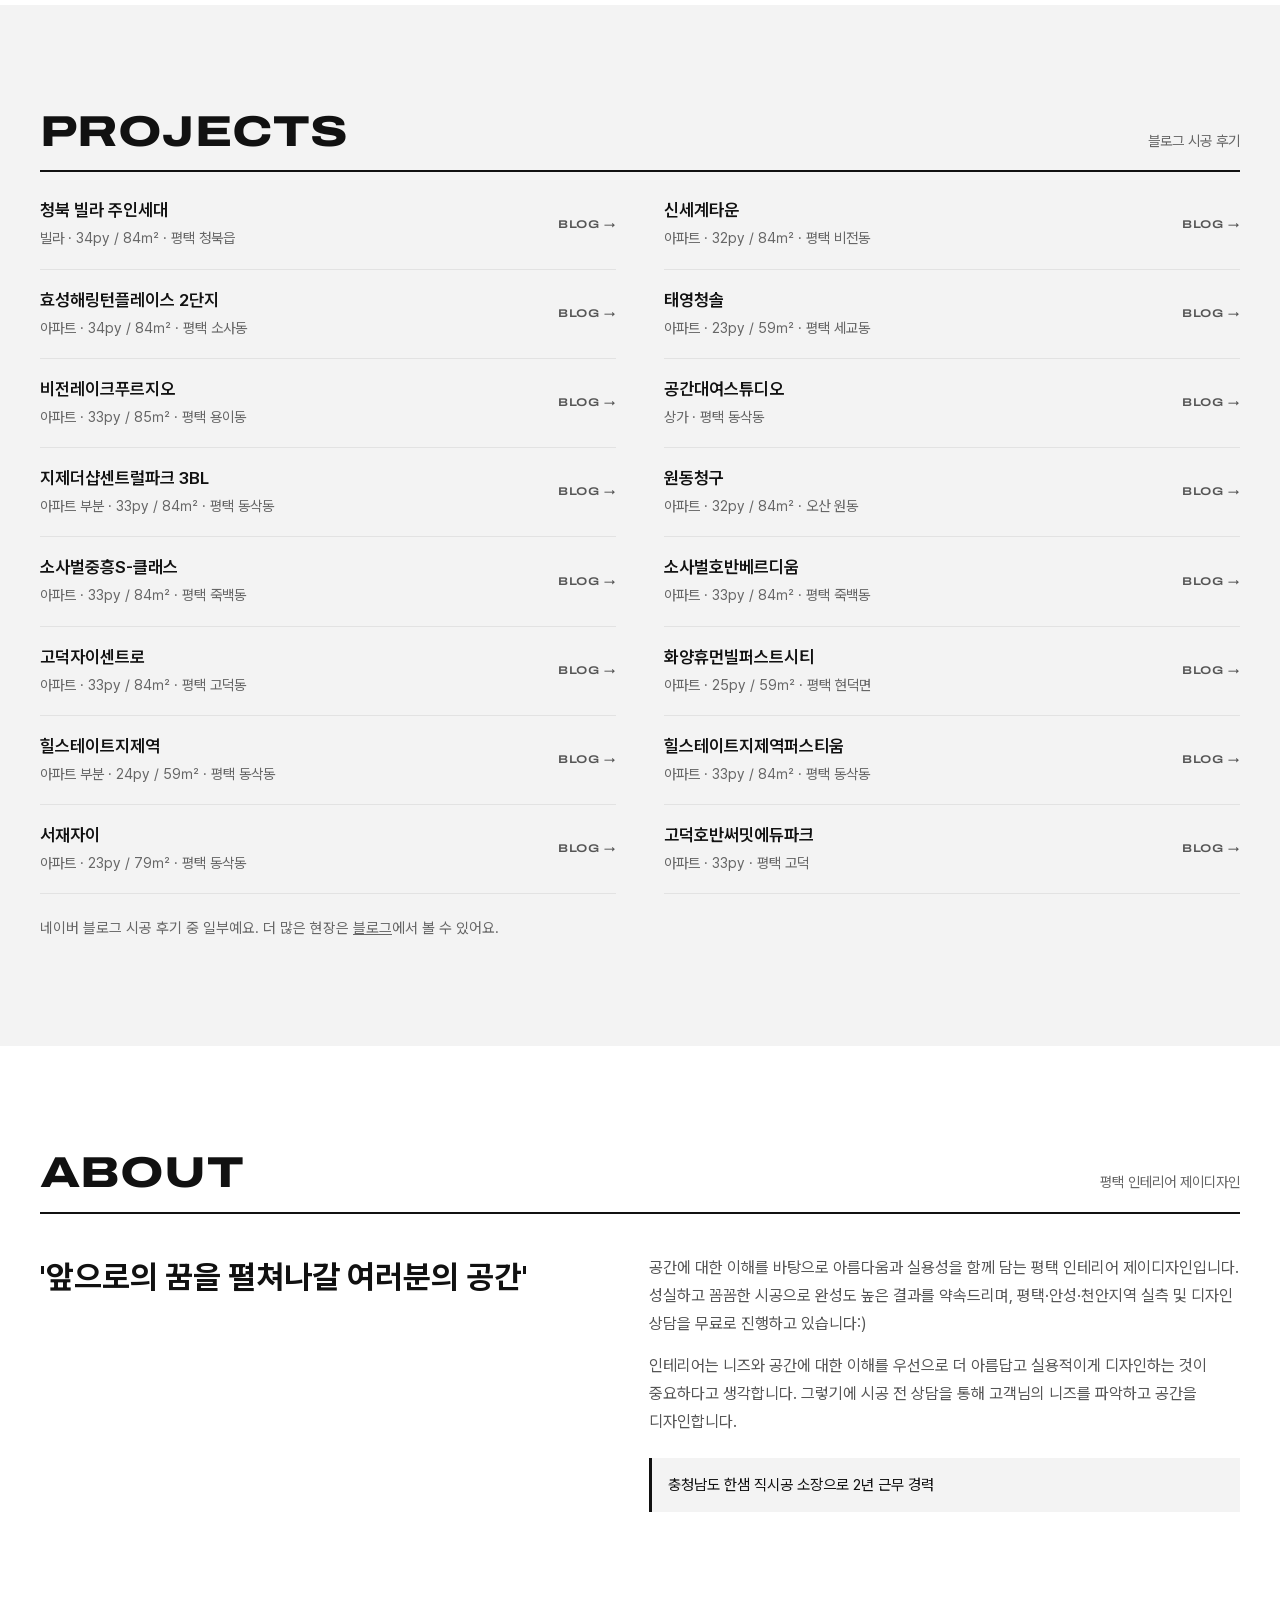
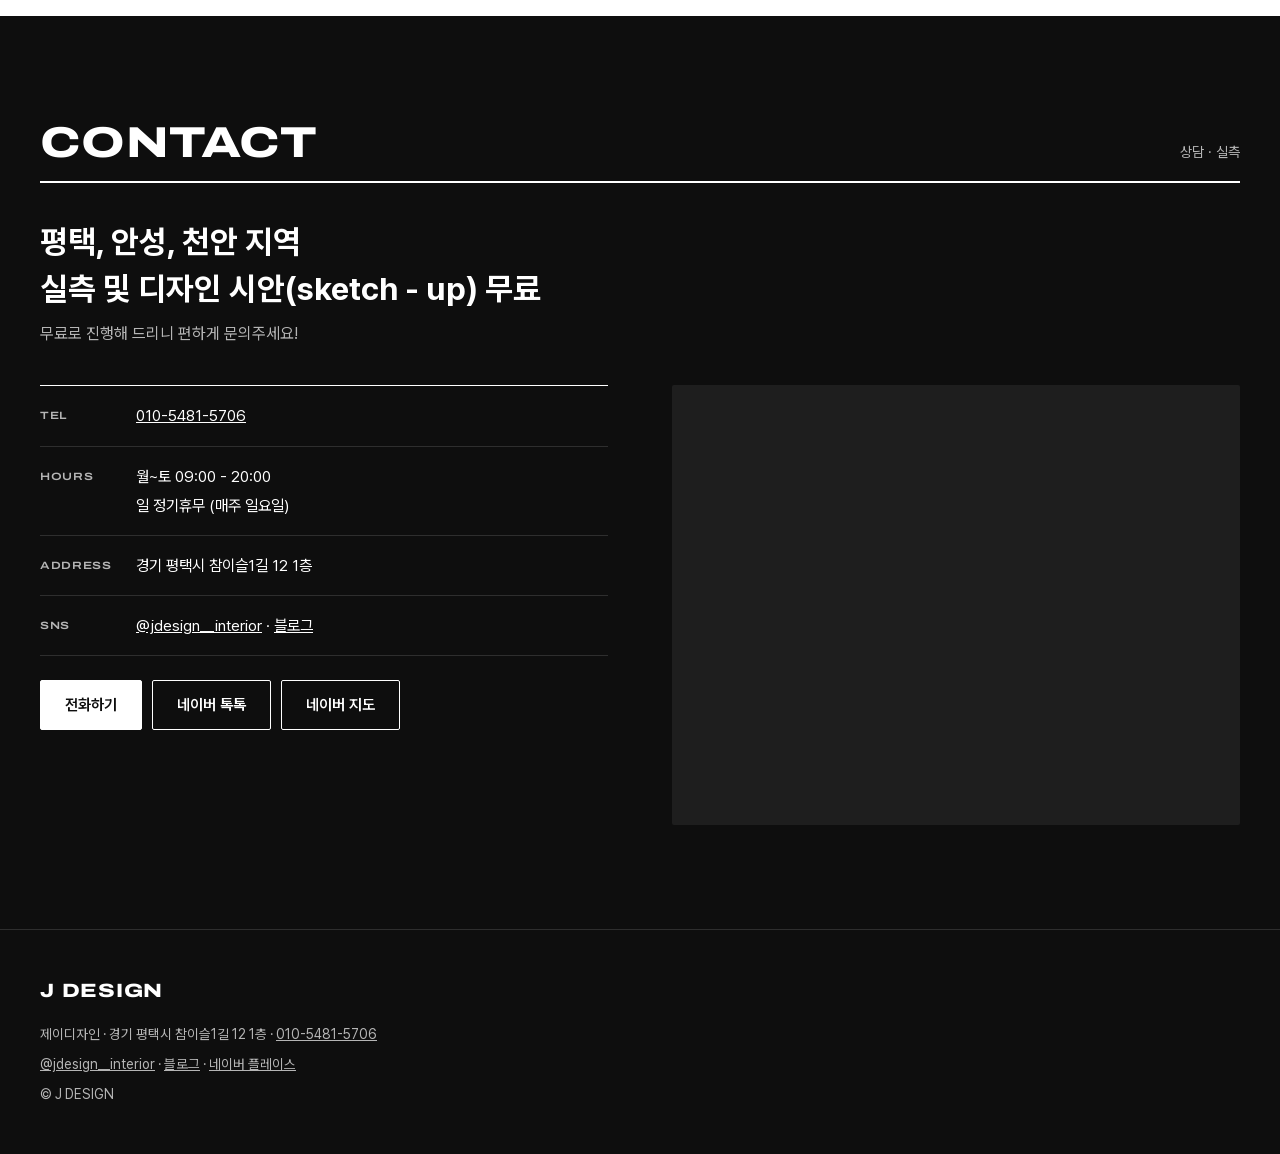
==== commit 587bb007: "Add files via upload" ====
--- a/index.html
+++ b/index.html
@@ -83,24 +83,28 @@
 @media (hover:hover){ .btn:hover{ background:var(--ink); color:#FFFFFF; } .dark .btn:hover{ background:#FFFFFF; color:var(--black); } .btn.fill:hover{ background:#333333; } .dark .btn.fill:hover{ background:#DDDDDD; } }
 
 /* 히어로 */
-.hero{ padding:48px 0 0; }
-.hero .word{ font-family:var(--wide); font-weight:800; font-stretch:125%; font-size:min(9rem, 11vw); line-height:.95; letter-spacing:.01em; white-space:nowrap; }
+/* 사진 풀스크린 히어로 (v0.2 · 다올 결정 A안): 사진이 첫 화면을 채우고 아래 어두운 그라데이션 위에 글자 · 버튼 (R-11 · R-16) */
+.hero{ position:relative; display:flex; align-items:flex-end; min-height:calc(100vh - 106px); min-height:calc(100svh - 106px); overflow:hidden; }
+.hero .bg, .hero .bg img{ position:absolute; inset:0; width:100%; height:100%; }
+.hero .bg img{ object-fit:cover; object-position:50% 50%; }
+.hero::after{ content:""; position:absolute; inset:0; background:linear-gradient(to top, rgba(10,10,10,.9) 0%, rgba(10,10,10,.72) 30%, rgba(10,10,10,.35) 58%, rgba(10,10,10,.08) 82%); pointer-events:none; }
+.hero .inner{ position:relative; z-index:2; padding:120px 0 calc(96px + env(safe-area-inset-bottom)); }
+@media (max-width:899.98px){ .hero::after{ background:linear-gradient(to top, rgba(10,10,10,.93) 0%, rgba(10,10,10,.86) 50%, rgba(10,10,10,.55) 72%, rgba(10,10,10,.12) 92%); } }
+.hero .word{ font-family:var(--wide); font-weight:800; font-stretch:125%; font-size:min(7.5rem, 11vw); line-height:.95; letter-spacing:.01em; white-space:nowrap; }
 .js .intro-w{ opacity:0; transform:translateY(16px); transition:opacity .8s ease, transform .8s ease; }
 .js .intro-w.on{ opacity:1; transform:none; }
 .hero h1{ margin-top:24px; font-size:clamp(1.3rem, 4.8vw, 2rem); font-weight:600; line-height:1.4; }
-.hero .sub{ margin-top:10px; color:var(--dsoft); }
-.cta3{ display:grid; grid-template-columns:repeat(2, minmax(0,1fr)); gap:10px; margin-top:28px; max-width:520px; }
+.hero .sub{ margin-top:10px; color:#D6D6D6; }
+.cta3{ display:grid; grid-template-columns:repeat(2, minmax(0,1fr)); gap:10px; margin-top:26px; max-width:520px; }
 .cta3 .btn:first-child{ grid-column:1 / -1; }
+.hero .cta3 .btn:not(.fill){ background:rgba(10,10,10,.35); }
+@media (max-width:899.98px){ .hero .cta3 .btn:nth-child(3){ display:none; } }
 @media (max-width:439.98px){ .cta3{ grid-template-columns:minmax(0,1fr); } }
-.hero figure{ margin:40px 0 0; }
-.hero figure img{ width:100%; aspect-ratio:4/3; object-fit:cover; border-radius:var(--r); }
-.hero .pad{ height:56px; }
 @media (min-width:900px){
-  .hero{ padding-top:72px; }
+  .hero{ min-height:calc(100vh - 62px); min-height:calc(100svh - 62px); }
+  .hero .inner{ padding:140px 0 64px; }
   .hero .row{ display:grid; grid-template-columns:minmax(0,1fr) auto; align-items:end; gap:32px; }
   .cta3{ margin-top:0; width:420px; }
-  .hero figure img{ aspect-ratio:16/9; }
-  .hero .pad{ height:80px; }
 }
 
 /* 공통 */
@@ -194,7 +198,11 @@
 
 <main id="top">
   <section class="hero dark" aria-labelledby="hero-h">
-    <div class="wrap">
+    <picture class="bg">
+      <source media="(max-width:899.98px)" srcset="jd-hero-m.webp" width="810" height="1080" />
+      <img src="jd-hero.webp" alt="간접조명 천장과 베이지 소파가 있는 밝은 거실" width="1440" height="810" fetchpriority="high" />
+    </picture>
+    <div class="wrap inner">
       <p class="word intro-w" aria-hidden="true">J DESIGN</p>
       <div class="row">
         <div class="intro">
@@ -207,13 +215,6 @@
           <a class="btn" href="https://www.instagram.com/jdesign__interior/" target="_blank" rel="noopener">인스타그램</a>
         </div>
       </div>
-      <figure>
-        <picture>
-          <source media="(max-width:899.98px)" srcset="jd-hero-m.webp" width="900" height="675" />
-          <img src="jd-hero.webp" alt="간접조명 천장과 베이지 소파가 있는 밝은 거실" width="1440" height="810" fetchpriority="high" />
-        </picture>
-      </figure>
-      <div class="pad"></div>
     </div>
   </section>
 
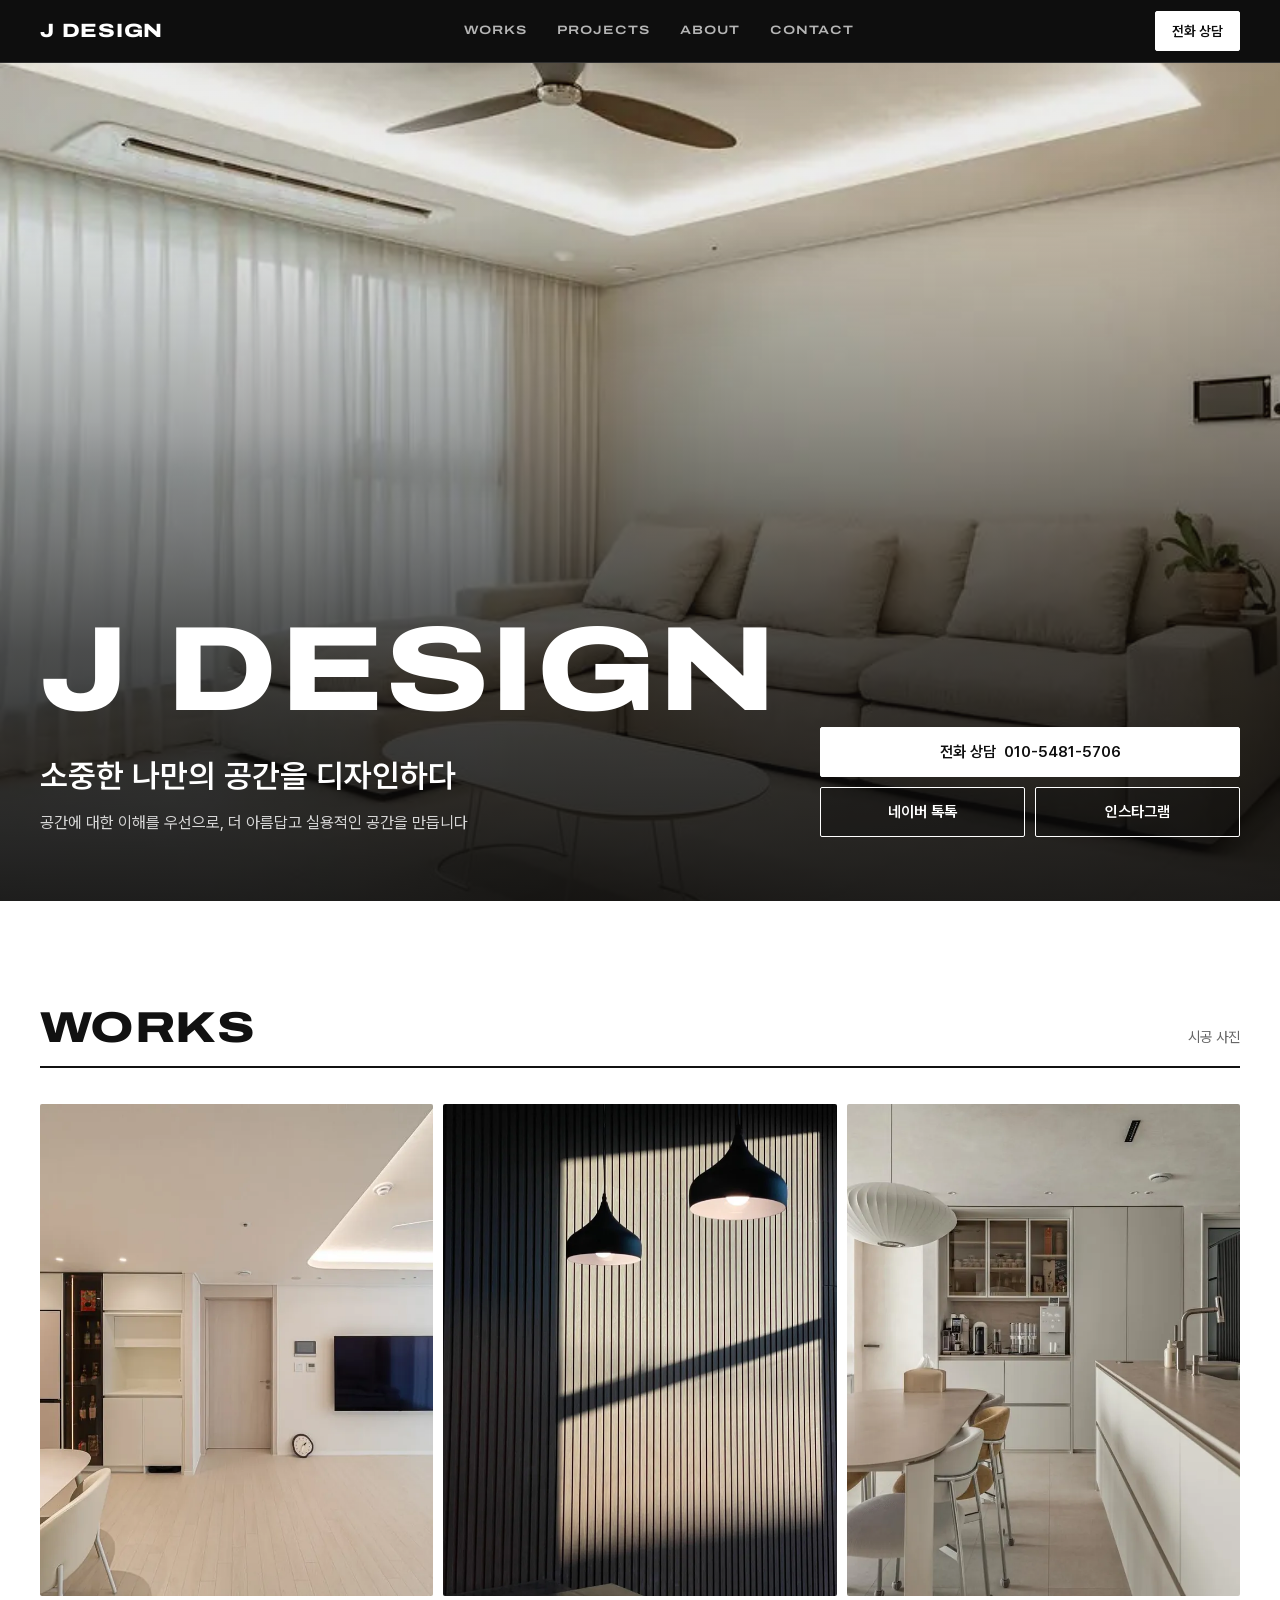
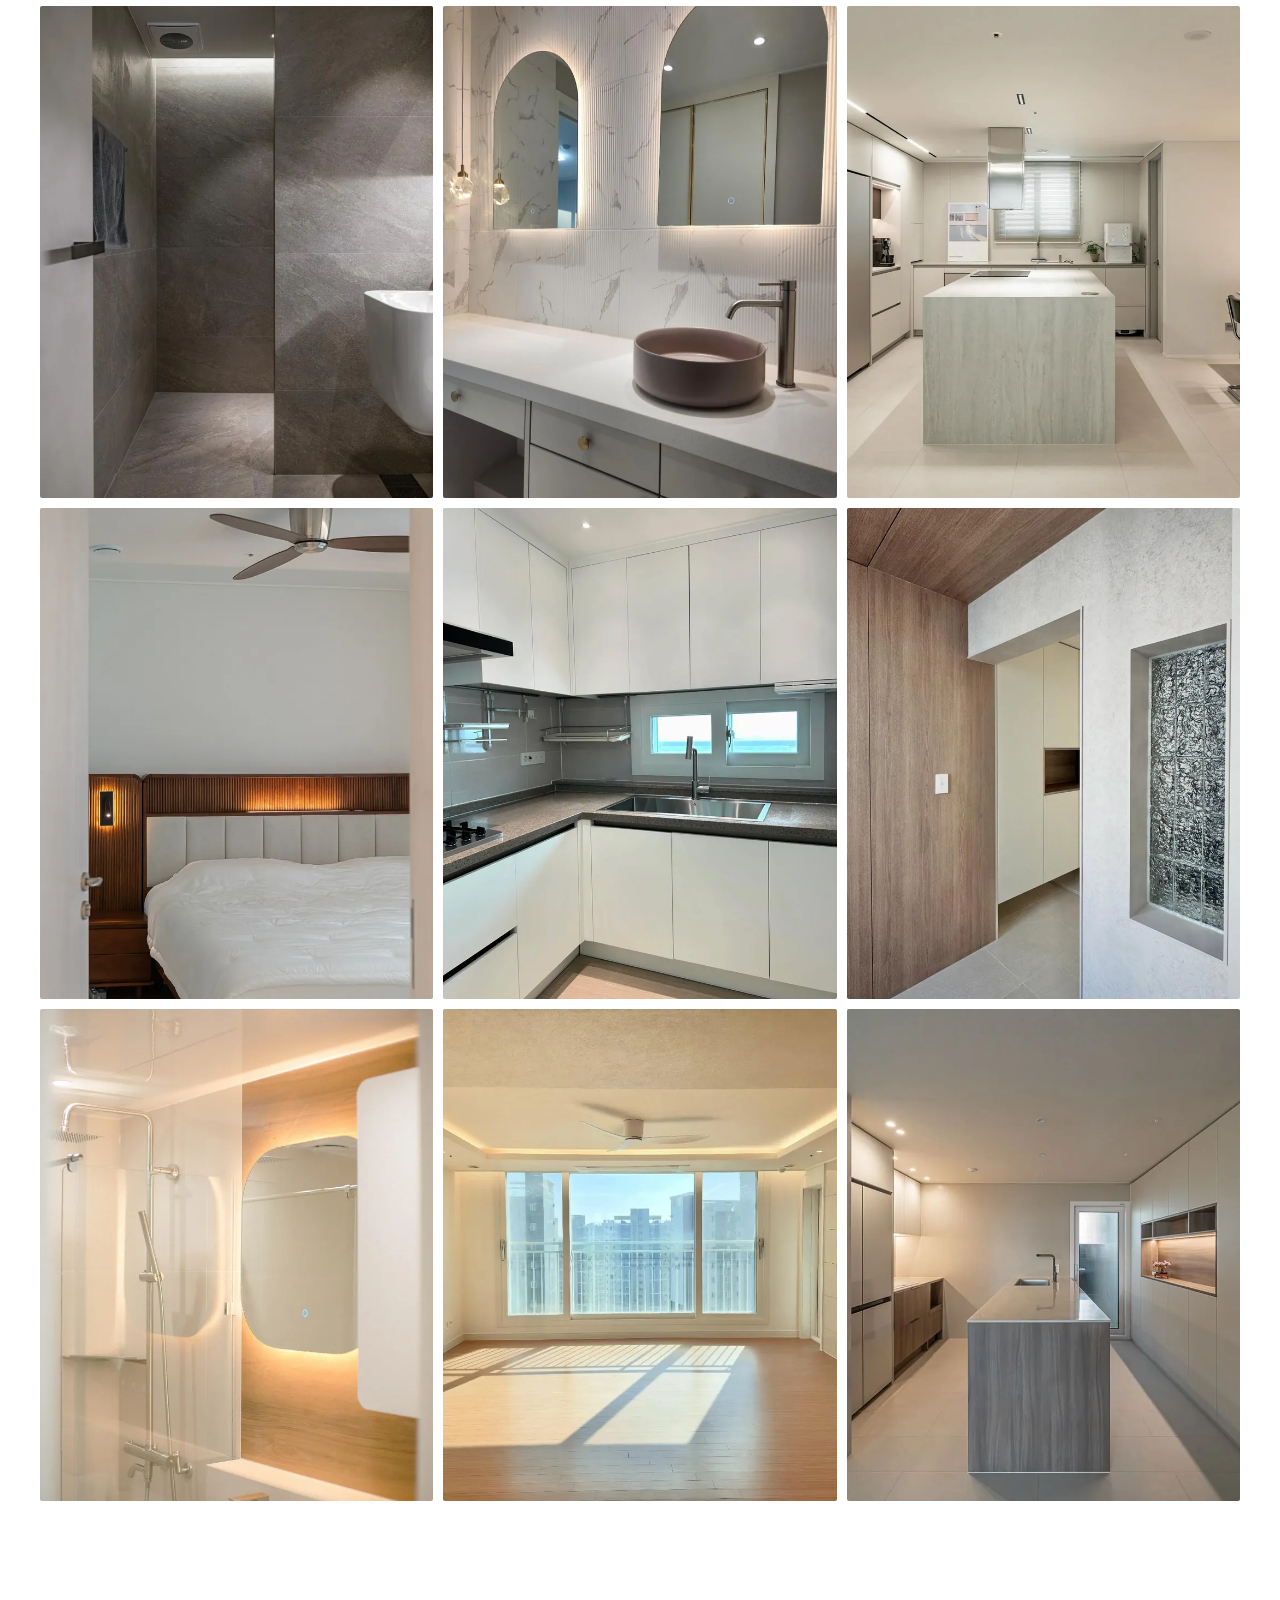
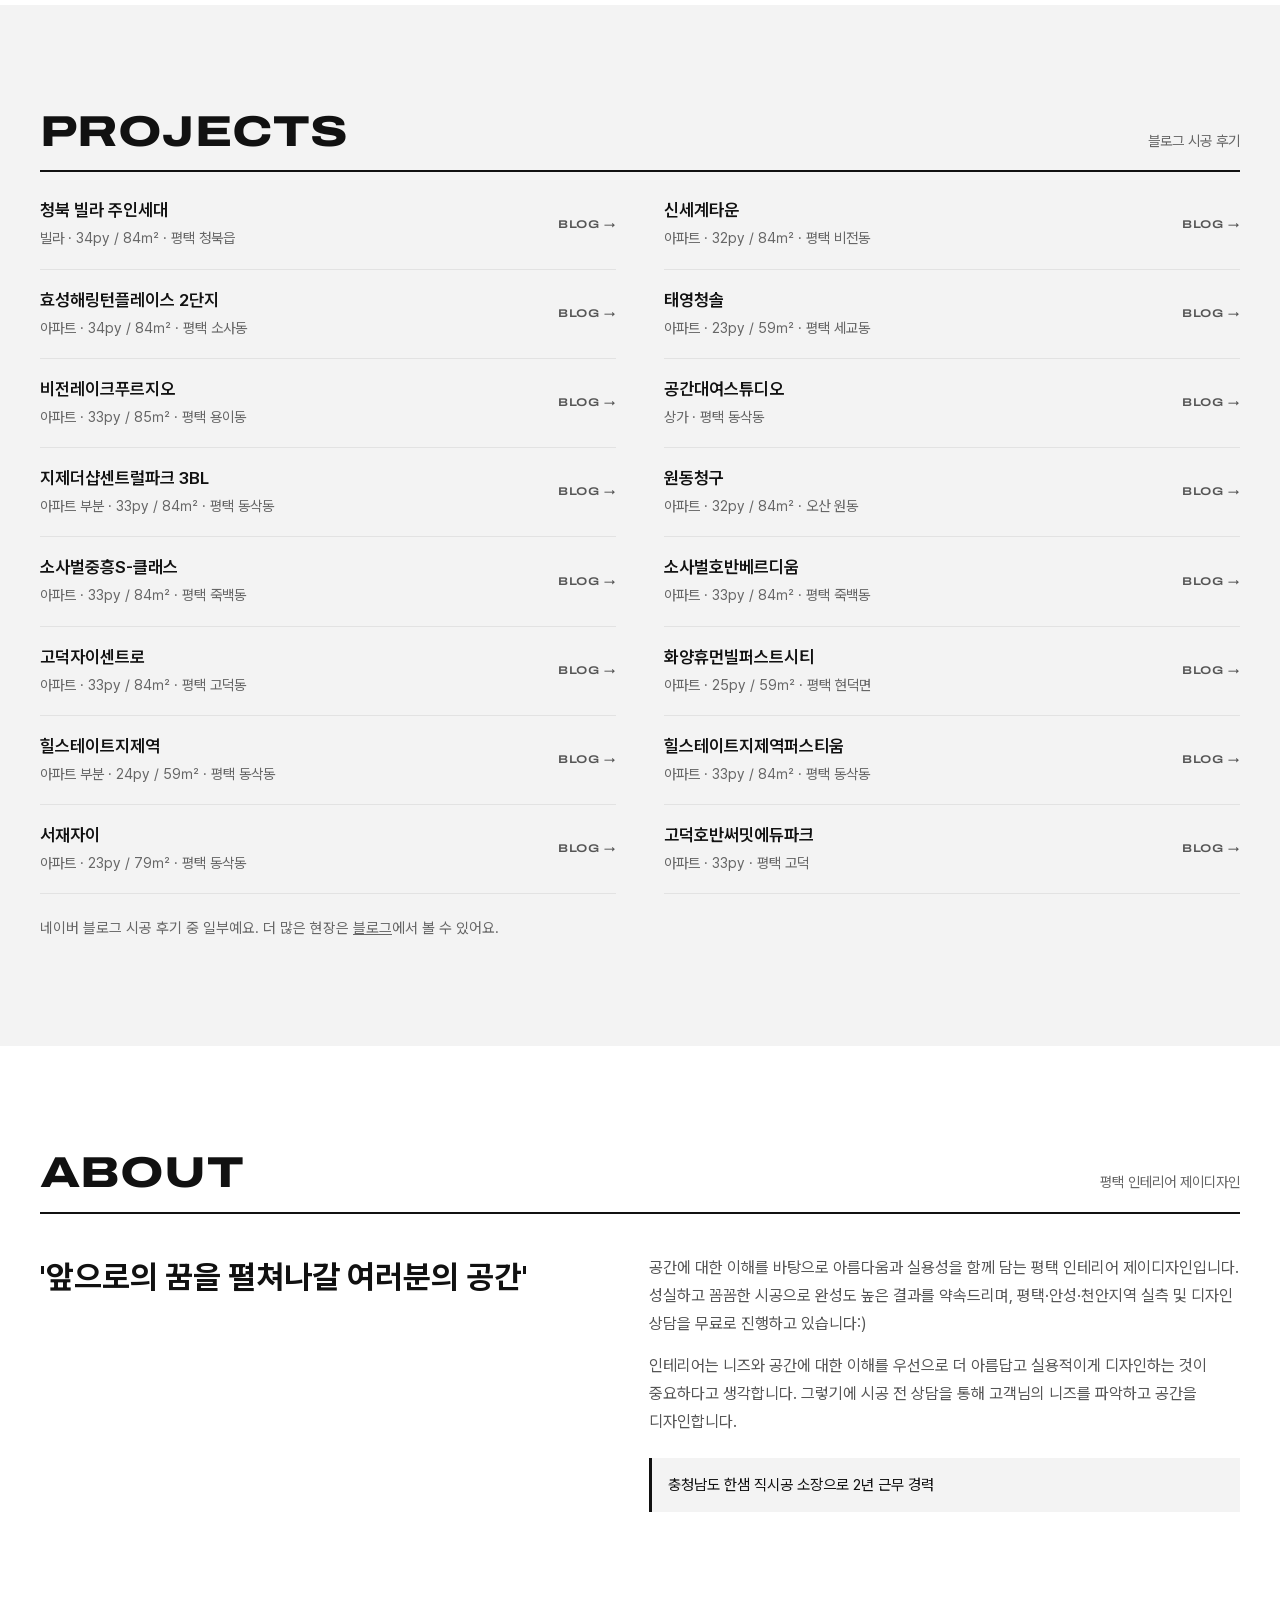
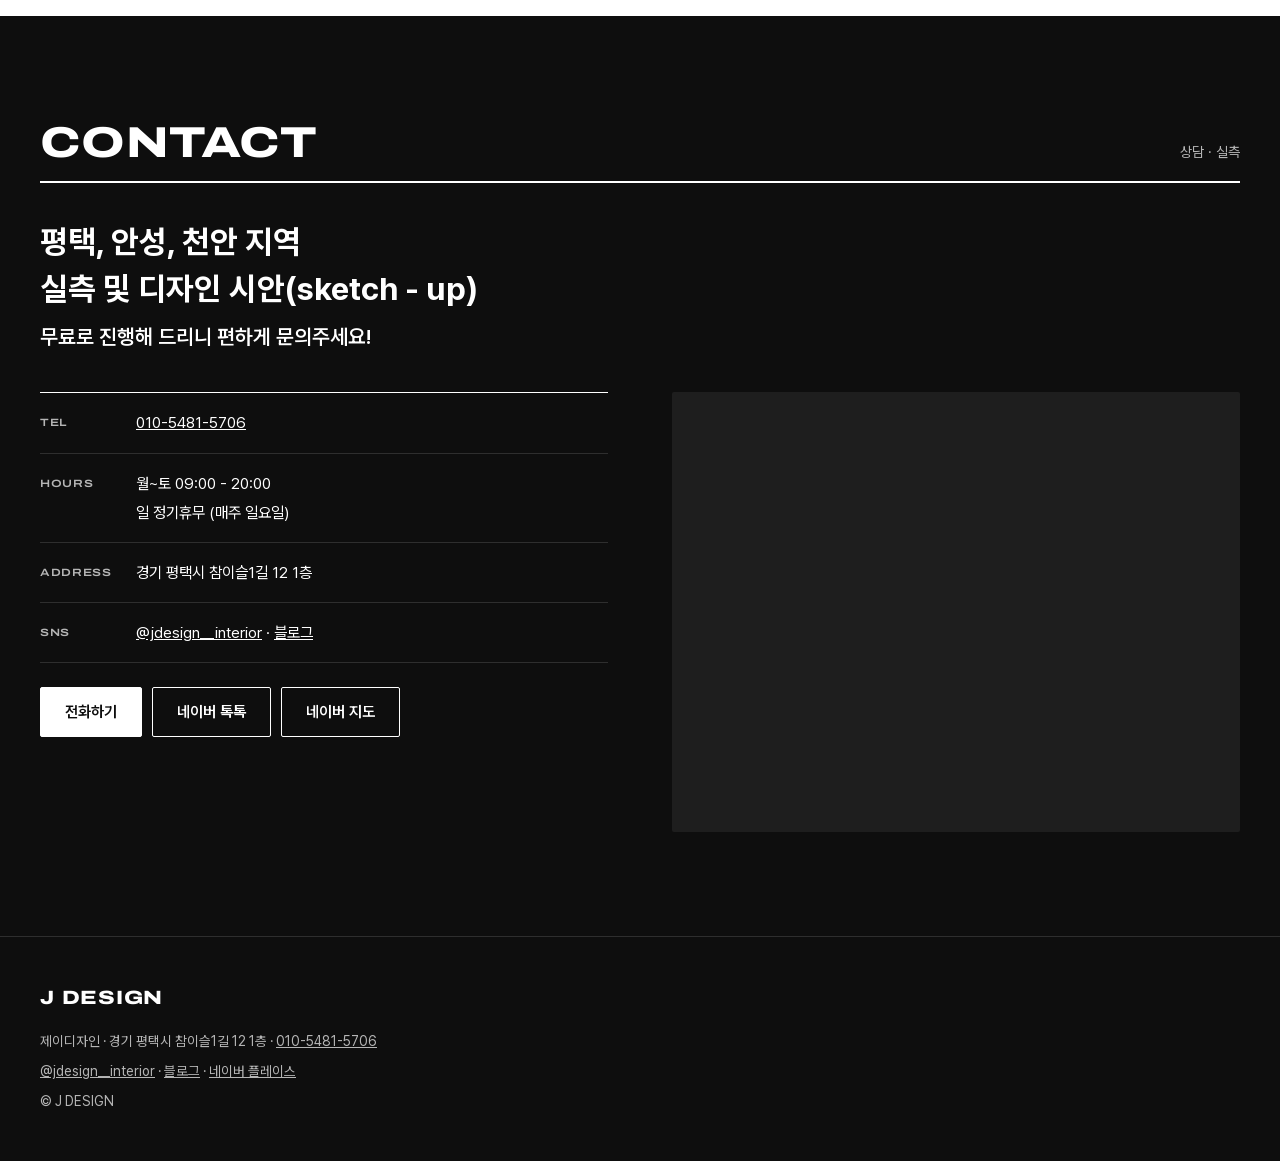
==== commit 5deab41a: "Add files via upload" ====
--- a/index.html
+++ b/index.html
@@ -98,7 +98,7 @@
 .cta3{ display:grid; grid-template-columns:repeat(2, minmax(0,1fr)); gap:10px; margin-top:26px; max-width:520px; }
 .cta3 .btn:first-child{ grid-column:1 / -1; }
 .hero .cta3 .btn:not(.fill){ background:rgba(10,10,10,.35); }
-@media (max-width:899.98px){ .hero .cta3 .btn:nth-child(3){ display:none; } }
+@media (max-width:899.98px){ .hero .cta3 .btn:nth-child(3){ display:none; } .hero .cta3 .btn:nth-child(2){ grid-column:1 / -1; } }
 @media (max-width:439.98px){ .cta3{ grid-template-columns:minmax(0,1fr); } }
 @media (min-width:900px){
   .hero{ min-height:calc(100vh - 62px); min-height:calc(100svh - 62px); }
@@ -143,7 +143,7 @@
 
 /* 문의 */
 .contact .free{ margin-top:36px; font-size:clamp(1.3rem, 4.6vw, 2rem); font-weight:700; line-height:1.45; }
-.contact .free small{ display:block; margin-top:10px; font-size:1rem; font-weight:400; color:var(--dsoft); }
+.contact .free small{ display:block; margin-top:10px; font-size:clamp(1.05rem, 3.4vw, 1.3rem); font-weight:600; color:#FFFFFF; }
 .contact .grid{ display:grid; gap:40px; margin-top:40px; }
 .contact .row{ display:flex; flex-wrap:wrap; gap:10px; margin-top:24px; }
 @media (max-width:439.98px){ .contact .row .btn{ flex:1 1 100%; } }
@@ -207,7 +207,7 @@
       <div class="row">
         <div class="intro">
           <h1 id="hero-h">소중한 나만의 공간을 디자인하다</h1>
-          <p class="sub">평택·안성·천안지역 실측 및 디자인 상담을 <span class="nw">무료로 진행하고 있습니다:)</span></p>
+          <p class="sub">공간에 대한 이해를 우선으로, <span class="nw">더 아름답고 실용적인 공간을 만듭니다</span></p>
         </div>
         <div class="cta3">
           <a class="btn fill" href="tel:01054815706">전화 상담 <span class="nw">010-5481-5706</span></a>
@@ -280,7 +280,7 @@
   <section class="sec contact dark" id="contact" aria-labelledby="contact-h">
     <div class="wrap">
       <div class="head reveal"><h2 id="contact-h">CONTACT</h2><small>상담 · 실측</small></div>
-      <p class="free reveal">평택, 안성, 천안 지역<br />실측 및 디자인 시안(sketch - up) 무료<small>무료로 진행해 드리니 편하게 문의주세요!</small></p>
+      <p class="free reveal">평택, 안성, 천안 지역<br />실측 및 디자인 시안(sketch - up)<small>무료로 진행해 드리니 편하게 문의주세요!</small></p>
       <div class="grid">
         <div>
           <dl class="cinfo reveal">
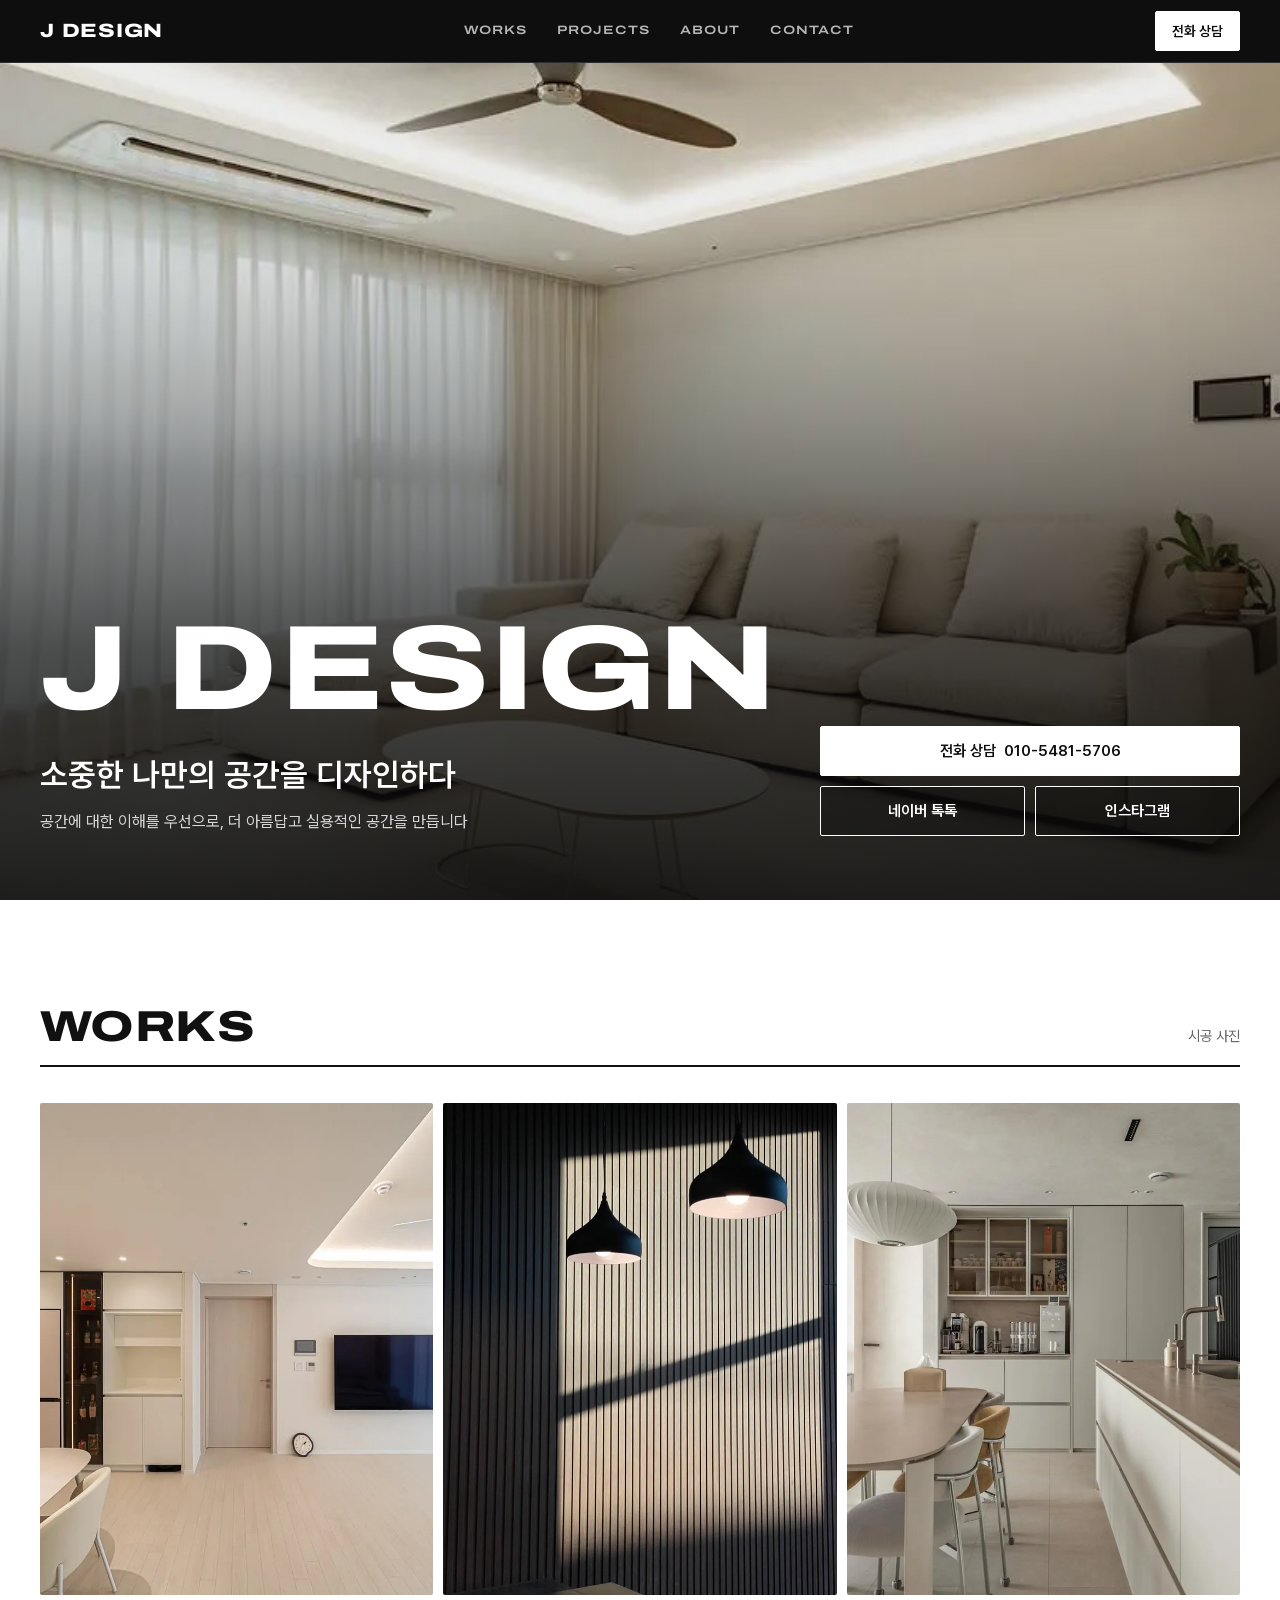
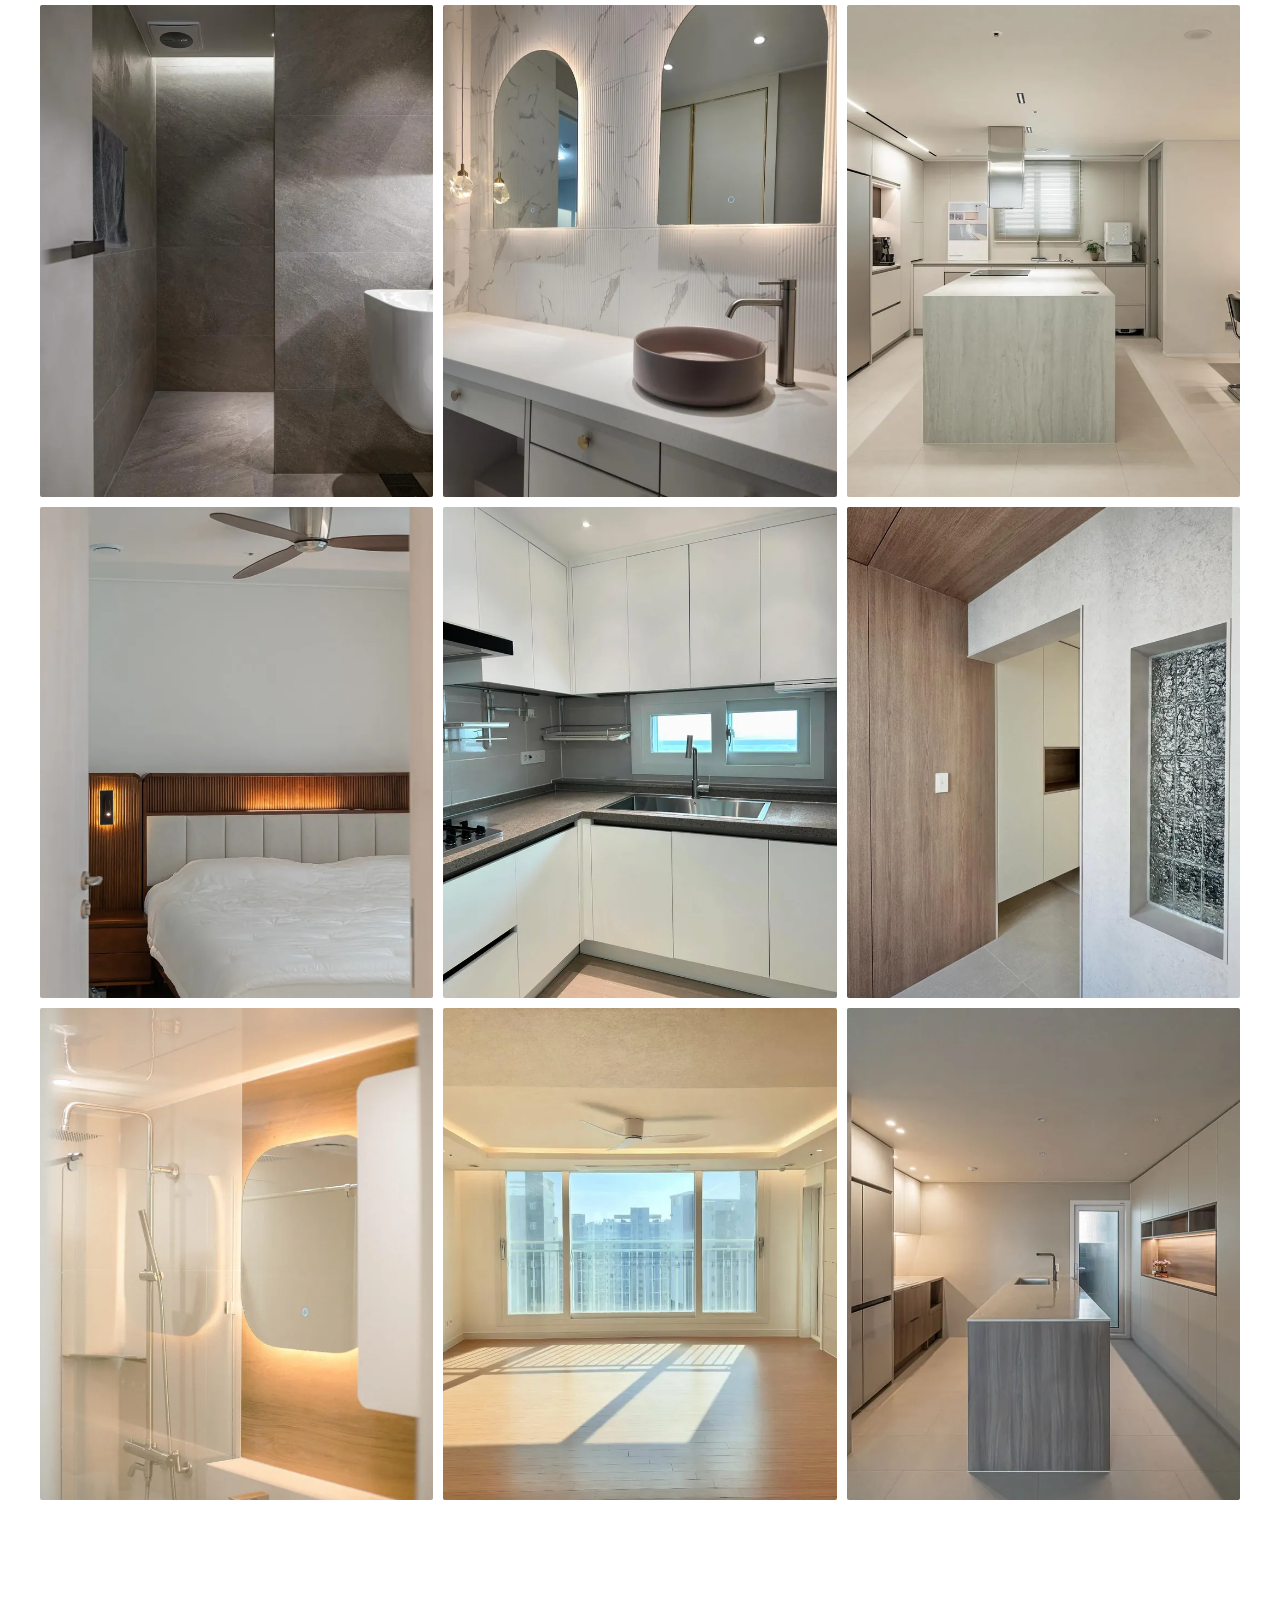
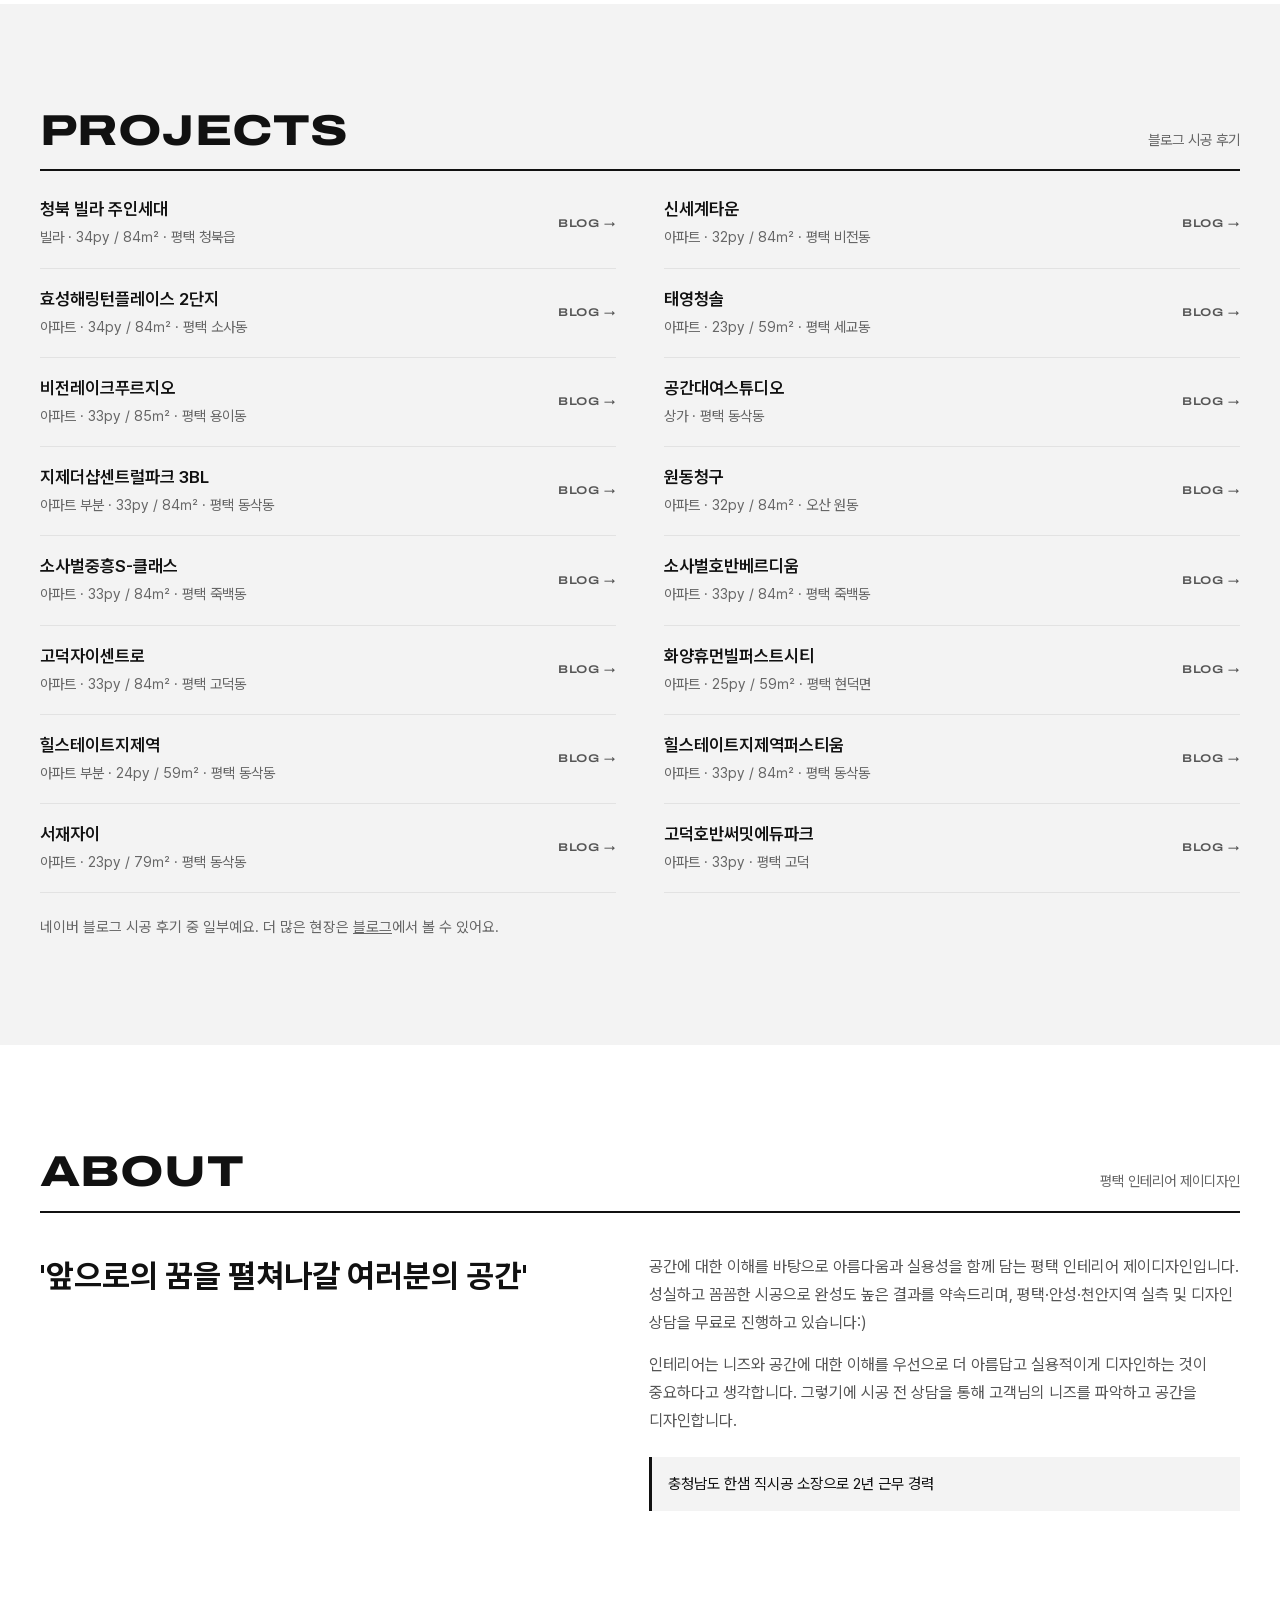
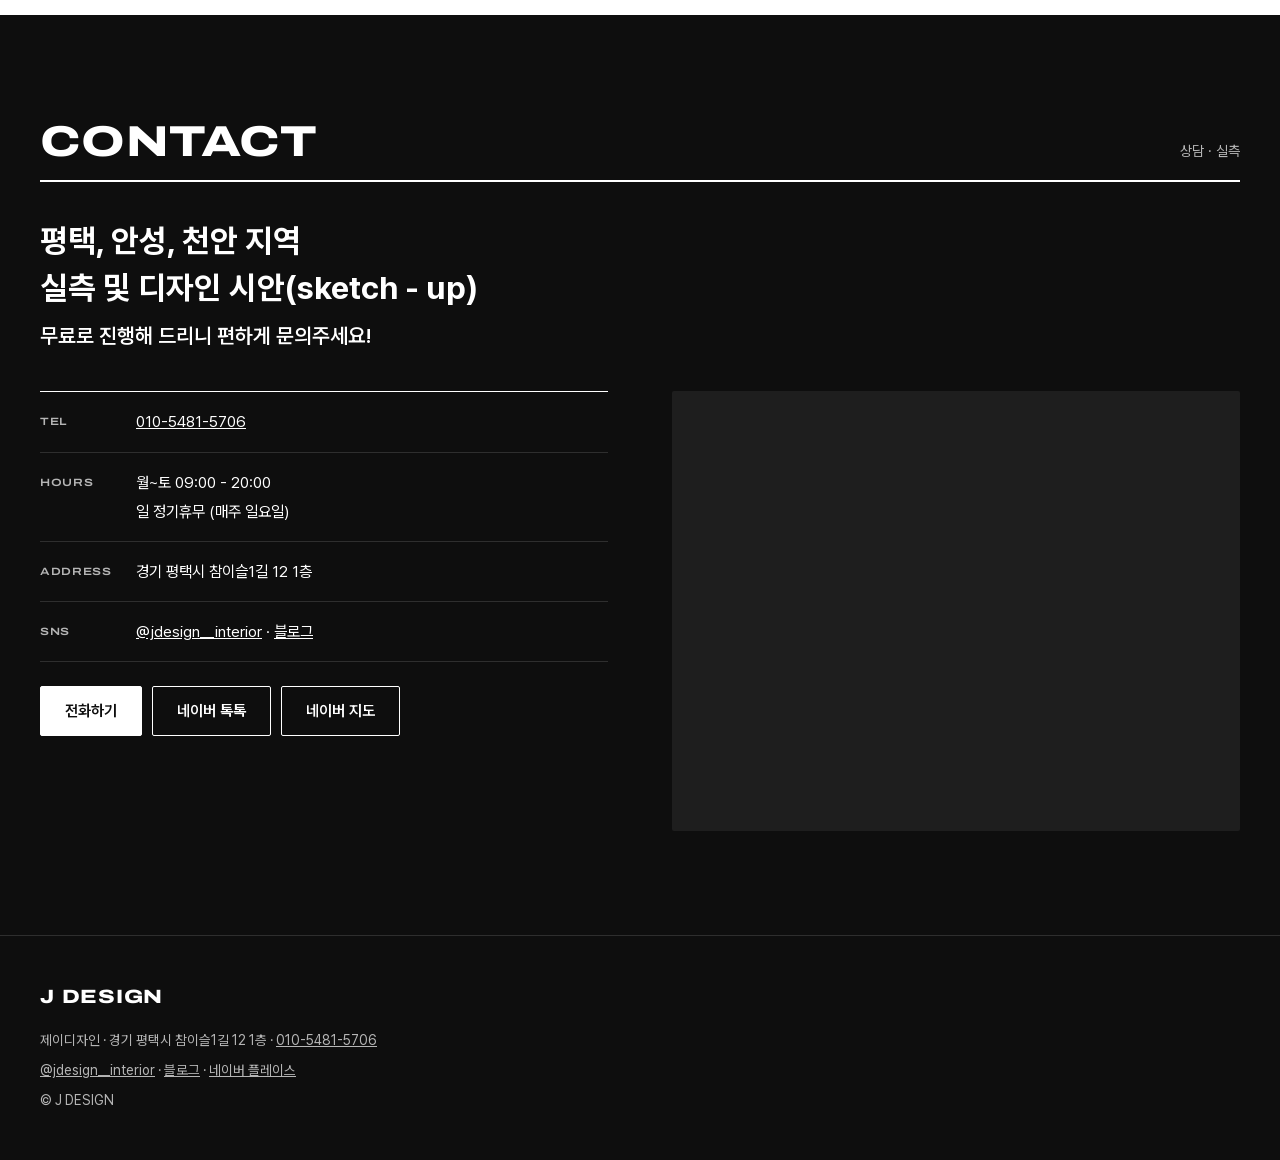
==== commit 88442e43: "Add files via upload" ====
--- a/index.html
+++ b/index.html
@@ -35,7 +35,7 @@
 }
 </script>
 <style>
-@font-face{ font-family:"JD Wide"; font-weight:600 800; font-display:swap; src:url("jd-archivo.woff2") format("woff2"); }
+@font-face{ font-family:"JD Wide"; font-weight:600 800; font-stretch:125%; font-display:swap; src:url("jd-archivo.woff2") format("woff2"); }
 @font-face{ font-family:"JD Sans"; font-weight:300 700; font-display:swap; src:url("jd-pretendard.woff2") format("woff2"); }
 :root{
   --black:#0E0E0E;
@@ -84,7 +84,7 @@
 
 /* 히어로 */
 /* 사진 풀스크린 히어로 (v0.2 · 다올 결정 A안): 사진이 첫 화면을 채우고 아래 어두운 그라데이션 위에 글자 · 버튼 (R-11 · R-16) */
-.hero{ position:relative; display:flex; align-items:flex-end; min-height:calc(100vh - 106px); min-height:calc(100svh - 106px); overflow:hidden; }
+.hero{ position:relative; display:flex; align-items:flex-end; min-height:calc(100vh - 108px); min-height:calc(100svh - 108px); overflow:hidden; }
 .hero .bg, .hero .bg img{ position:absolute; inset:0; width:100%; height:100%; }
 .hero .bg img{ object-fit:cover; object-position:50% 50%; }
 .hero::after{ content:""; position:absolute; inset:0; background:linear-gradient(to top, rgba(10,10,10,.9) 0%, rgba(10,10,10,.72) 30%, rgba(10,10,10,.35) 58%, rgba(10,10,10,.08) 82%); pointer-events:none; }
@@ -98,10 +98,11 @@
 .cta3{ display:grid; grid-template-columns:repeat(2, minmax(0,1fr)); gap:10px; margin-top:26px; max-width:520px; }
 .cta3 .btn:first-child{ grid-column:1 / -1; }
 .hero .cta3 .btn:not(.fill){ background:rgba(10,10,10,.35); }
+@media (hover:hover){ .hero .cta3 .btn:not(.fill):hover{ background:#FFFFFF; color:var(--black); } }
 @media (max-width:899.98px){ .hero .cta3 .btn:nth-child(3){ display:none; } .hero .cta3 .btn:nth-child(2){ grid-column:1 / -1; } }
 @media (max-width:439.98px){ .cta3{ grid-template-columns:minmax(0,1fr); } }
 @media (min-width:900px){
-  .hero{ min-height:calc(100vh - 62px); min-height:calc(100svh - 62px); }
+  .hero{ min-height:calc(100vh - 63px); min-height:calc(100svh - 63px); }
   .hero .inner{ padding:140px 0 64px; }
   .hero .row{ display:grid; grid-template-columns:minmax(0,1fr) auto; align-items:end; gap:32px; }
   .cta3{ margin-top:0; width:420px; }
@@ -164,6 +165,7 @@
 .quick{ position:fixed; left:0; right:0; bottom:0; z-index:60; display:grid; grid-template-columns:1.5fr 1fr 1fr; gap:6px; padding:8px 10px calc(8px + env(safe-area-inset-bottom)); background:var(--black); border-top:1px solid var(--dline); }
 .quick a{ display:flex; align-items:center; justify-content:center; min-height:48px; border-radius:var(--r); font-size:.88rem; font-weight:600; text-decoration:none; border:1px solid #FFFFFF; color:#FFFFFF; }
 .quick a.fill{ background:#FFFFFF; color:var(--black); }
+.quick :focus-visible{ outline-color:#FFFFFF; }
 @media (min-width:900px){ .quick{ display:none; } }
 
 /* 히어로 글자 등장 · 나타나기 (동작 줄이기 설정이어도 강제 재생 · 다올 방침) */
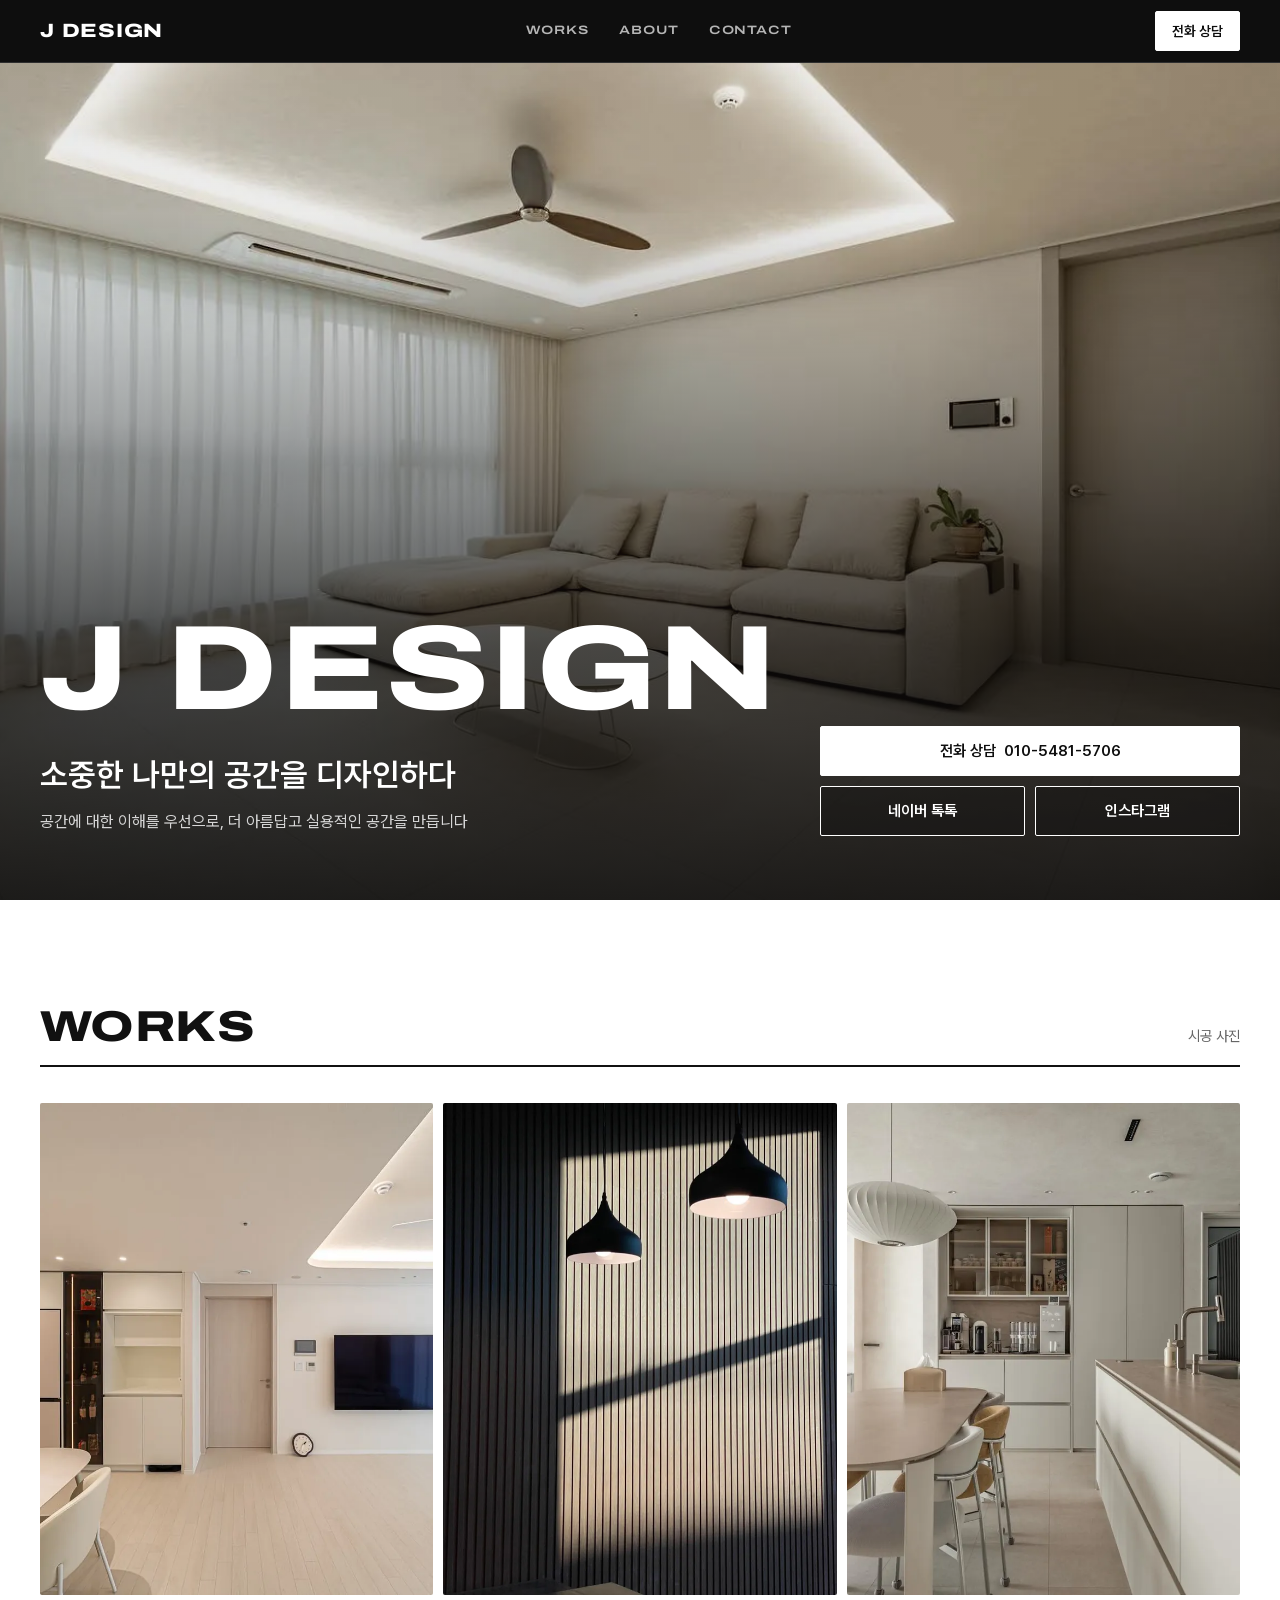
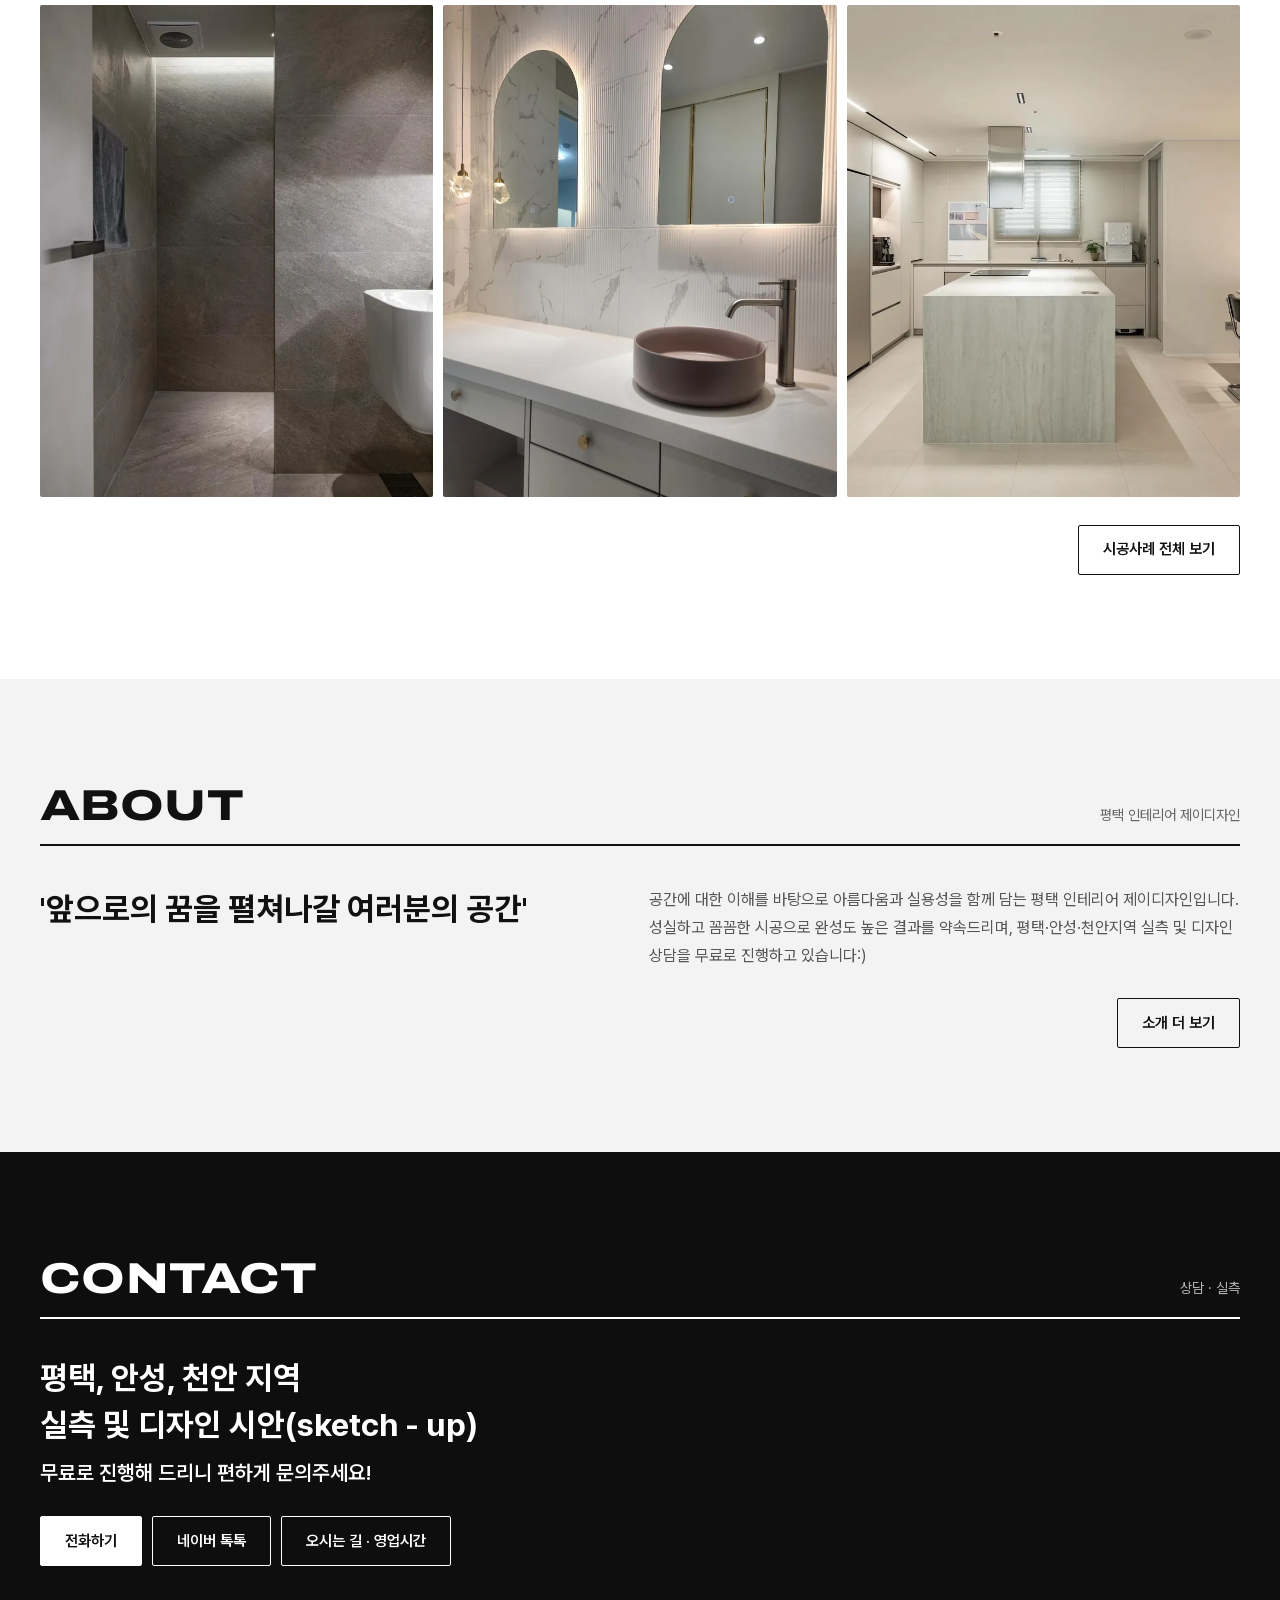
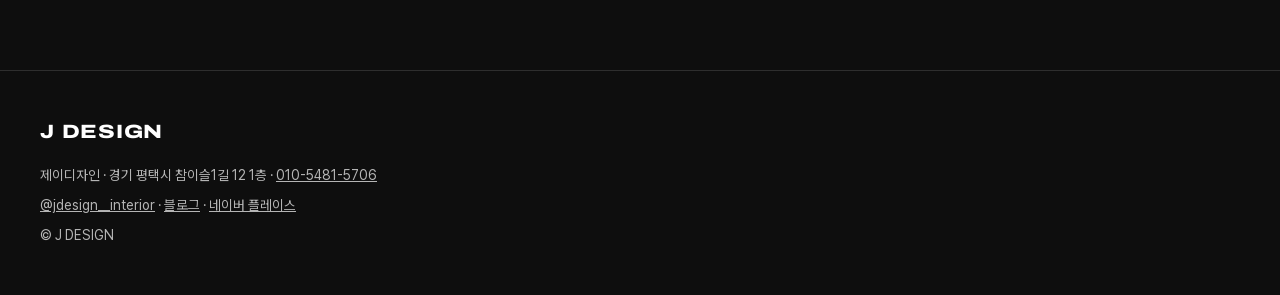
==== commit f7e4c021: "Add files via upload" ====
--- a/index.html
+++ b/index.html
@@ -19,7 +19,9 @@
 <meta name="twitter:card" content="summary_large_image" />
 <meta name="theme-color" content="#0E0E0E" />
 <link rel="icon" href="favicon.png" type="image/png" />
-<!-- 시안 도메인 = jdesign-sample.lgt3232.workers.dev. 고객 인계 시 grep lgt3232 → canonical·og:url·og:image·JSON-LD url/image 치환 -->
+<link rel="preload" href="jd-archivo.woff2" as="font" type="font/woff2" crossorigin />
+<link rel="stylesheet" href="jd.css" />
+<!-- 시안 도메인 = jdesign-sample.lgt3232.workers.dev. 고객 인계 시 4페이지 모두 grep lgt3232 → canonical·og:url·og:image·JSON-LD url/image 치환 -->
 <script type="application/ld+json">
 {
   "@context": "https://schema.org",
@@ -34,167 +36,19 @@
   "sameAs": ["https://www.instagram.com/jdesign__interior/", "https://blog.naver.com/j_deisgn_", "https://m.place.naver.com/place/1364104841/home"]
 }
 </script>
-<style>
-@font-face{ font-family:"JD Wide"; font-weight:600 800; font-stretch:125%; font-display:swap; src:url("jd-archivo.woff2") format("woff2"); }
-@font-face{ font-family:"JD Sans"; font-weight:300 700; font-display:swap; src:url("jd-pretendard.woff2") format("woff2"); }
-:root{
-  --black:#0E0E0E;
-  --white:#FFFFFF;
-  --gray:#F3F3F3;
-  --ink:#111111;
-  --soft:#555555;
-  --mute:#666666;
-  --line:#E2E2E2;
-  --dsoft:#B5B5B5;
-  --dline:#2E2E2E;
-  --r:2px;
-  --wide:"JD Wide","JD Sans",system-ui,-apple-system,"Segoe UI",sans-serif;
-  --sans:"JD Sans",system-ui,-apple-system,"Segoe UI",sans-serif;
-}
-*{ box-sizing:border-box; margin:0; padding:0; }
-html{ scroll-behavior:auto; scroll-padding-top:116px; -webkit-text-size-adjust:100%; }
-body{ font-family:var(--sans); color:var(--ink); background:var(--white); line-height:1.75; font-size:16px; -webkit-font-smoothing:antialiased; word-break:keep-all; overflow-wrap:break-word; }
-img{ max-width:100%; height:auto; display:block; }
-a{ color:inherit; }
-:focus-visible{ outline:2px solid var(--ink); outline-offset:3px; }
-.dark :focus-visible{ outline-color:#FFFFFF; }
-[tabindex="-1"]:focus{ outline:none; }
-.wrap{ width:min(100% - 40px, 1200px); margin-inline:auto; }
-.nw{ white-space:nowrap; }
-.dark{ background:var(--black); color:#FFFFFF; }
-
-/* 헤더 */
-.top{ position:sticky; top:0; z-index:50; border-bottom:1px solid var(--dline); }
-.top .bar{ display:flex; align-items:center; justify-content:space-between; gap:16px; height:62px; }
-.brand{ font-family:var(--wide); font-weight:800; font-stretch:125%; font-size:1.2rem; letter-spacing:.04em; text-decoration:none; white-space:nowrap; }
-.nav{ display:none; gap:30px; font-family:var(--wide); font-stretch:125%; font-size:.76rem; font-weight:600; letter-spacing:.08em; }
-.nav a{ text-decoration:none; color:var(--dsoft); }
-.top .btn{ display:none; }
-.snav{ display:flex; border-top:1px solid var(--dline); padding:0 4px; }
-.snav a{ flex:1 1 0; display:flex; align-items:center; justify-content:center; min-height:44px; font-family:var(--wide); font-stretch:125%; font-size:.66rem; font-weight:600; letter-spacing:.04em; text-decoration:none; color:var(--dsoft); }
-@media (min-width:900px){ .nav{ display:flex; } .snav{ display:none; } .top .btn{ display:inline-flex; min-height:40px; padding:0 16px; font-size:.86rem; } html{ scroll-padding-top:72px; } }
-@media (hover:hover){ .nav a:hover, .snav a:hover{ color:#FFFFFF; } }
-
-/* 버튼 */
-.btn{ display:inline-flex; align-items:center; justify-content:center; gap:8px; min-height:50px; padding:0 24px; border-radius:var(--r); text-decoration:none; font-weight:600; font-size:.95rem; border:1px solid currentColor; background:transparent; transition:transform .1s, background-color .2s, color .2s; }
-.btn:active{ transform:scale(.98); }
-.btn.fill{ background:var(--ink); color:#FFFFFF; border-color:var(--ink); }
-.dark .btn.fill{ background:#FFFFFF; color:var(--black); border-color:#FFFFFF; }
-@media (hover:hover){ .btn:hover{ background:var(--ink); color:#FFFFFF; } .dark .btn:hover{ background:#FFFFFF; color:var(--black); } .btn.fill:hover{ background:#333333; } .dark .btn.fill:hover{ background:#DDDDDD; } }
-
-/* 히어로 */
-/* 사진 풀스크린 히어로 (v0.2 · 다올 결정 A안): 사진이 첫 화면을 채우고 아래 어두운 그라데이션 위에 글자 · 버튼 (R-11 · R-16) */
-.hero{ position:relative; display:flex; align-items:flex-end; min-height:calc(100vh - 108px); min-height:calc(100svh - 108px); overflow:hidden; }
-.hero .bg, .hero .bg img{ position:absolute; inset:0; width:100%; height:100%; }
-.hero .bg img{ object-fit:cover; object-position:50% 50%; }
-.hero::after{ content:""; position:absolute; inset:0; background:linear-gradient(to top, rgba(10,10,10,.9) 0%, rgba(10,10,10,.72) 30%, rgba(10,10,10,.35) 58%, rgba(10,10,10,.08) 82%); pointer-events:none; }
-.hero .inner{ position:relative; z-index:2; padding:120px 0 calc(96px + env(safe-area-inset-bottom)); }
-@media (max-width:899.98px){ .hero::after{ background:linear-gradient(to top, rgba(10,10,10,.93) 0%, rgba(10,10,10,.86) 50%, rgba(10,10,10,.55) 72%, rgba(10,10,10,.12) 92%); } }
-.hero .word{ font-family:var(--wide); font-weight:800; font-stretch:125%; font-size:min(7.5rem, 11vw); line-height:.95; letter-spacing:.01em; white-space:nowrap; }
-.js .intro-w{ opacity:0; transform:translateY(16px); transition:opacity .8s ease, transform .8s ease; }
-.js .intro-w.on{ opacity:1; transform:none; }
-.hero h1{ margin-top:24px; font-size:clamp(1.3rem, 4.8vw, 2rem); font-weight:600; line-height:1.4; }
-.hero .sub{ margin-top:10px; color:#D6D6D6; }
-.cta3{ display:grid; grid-template-columns:repeat(2, minmax(0,1fr)); gap:10px; margin-top:26px; max-width:520px; }
-.cta3 .btn:first-child{ grid-column:1 / -1; }
-.hero .cta3 .btn:not(.fill){ background:rgba(10,10,10,.35); }
-@media (hover:hover){ .hero .cta3 .btn:not(.fill):hover{ background:#FFFFFF; color:var(--black); } }
-@media (max-width:899.98px){ .hero .cta3 .btn:nth-child(3){ display:none; } .hero .cta3 .btn:nth-child(2){ grid-column:1 / -1; } }
-@media (max-width:439.98px){ .cta3{ grid-template-columns:minmax(0,1fr); } }
-@media (min-width:900px){
-  .hero{ min-height:calc(100vh - 63px); min-height:calc(100svh - 63px); }
-  .hero .inner{ padding:140px 0 64px; }
-  .hero .row{ display:grid; grid-template-columns:minmax(0,1fr) auto; align-items:end; gap:32px; }
-  .cta3{ margin-top:0; width:420px; }
-}
-
-/* 공통 */
-.sec{ padding:104px 0; }
-.sec.gray{ background:var(--gray); }
-.head{ display:flex; align-items:baseline; justify-content:space-between; gap:16px; padding-bottom:16px; border-bottom:2px solid var(--ink); }
-.dark .head{ border-color:#FFFFFF; }
-h2{ font-family:var(--wide); font-weight:800; font-stretch:125%; font-size:clamp(1.7rem, 6vw, 2.7rem); line-height:1.05; letter-spacing:.01em; }
-.head small{ font-size:.9rem; color:var(--mute); }
-.dark .head small{ color:var(--dsoft); }
-
-/* 작업 사진 */
-.works{ display:grid; grid-template-columns:repeat(2, minmax(0,1fr)); gap:6px; margin-top:36px; }
-.works figure{ margin:0; overflow:hidden; border-radius:var(--r); background:var(--gray); }
-.works img{ width:100%; aspect-ratio:4/5; object-fit:cover; transition:transform .6s ease; }
-@media (min-width:768px){ .works{ grid-template-columns:repeat(3, minmax(0,1fr)); gap:10px; } }
-@media (hover:hover){ .works figure:hover img{ transform:scale(1.03); } }
-
-/* 현장 목록 */
-.pj{ list-style:none; display:grid; grid-template-columns:minmax(0,1fr); gap:0; margin-top:8px; }
-.pj a{ display:grid; grid-template-columns:minmax(0,1fr) auto; align-items:center; gap:12px; padding:18px 0; border-bottom:1px solid var(--line); text-decoration:none; }
-.pj b{ display:block; font-size:1.08rem; font-weight:600; line-height:1.45; }
-.pj span.m{ display:block; margin-top:2px; font-size:.9rem; color:var(--mute); }
-.pj i{ font-style:normal; font-family:var(--wide); font-stretch:125%; font-size:.7rem; font-weight:600; letter-spacing:.06em; color:var(--soft); white-space:nowrap; }
-@media (min-width:900px){ .pj{ grid-template-columns:minmax(0,1fr) minmax(0,1fr); column-gap:48px; } }
-@media (hover:hover){ .pj a:hover b{ text-decoration:underline; text-underline-offset:4px; } }
-.p-note{ margin-top:22px; font-size:.92rem; color:var(--mute); }
-
-/* 소개 */
-.about .body{ display:grid; gap:28px; margin-top:40px; }
-.about .quote{ font-size:clamp(1.35rem, 4.6vw, 2rem); font-weight:700; line-height:1.45; }
-.about p.t{ color:var(--soft); }
-.about p.t + p.t{ margin-top:14px; }
-.about .career{ margin-top:22px; padding:14px 16px; border-left:3px solid var(--ink); background:var(--gray); font-size:.95rem; }
-@media (min-width:900px){ .about .body{ grid-template-columns:minmax(0,1fr) minmax(0,1.1fr); gap:72px; } }
-
-/* 문의 */
-.contact .free{ margin-top:36px; font-size:clamp(1.3rem, 4.6vw, 2rem); font-weight:700; line-height:1.45; }
-.contact .free small{ display:block; margin-top:10px; font-size:clamp(1.05rem, 3.4vw, 1.3rem); font-weight:600; color:#FFFFFF; }
-.contact .grid{ display:grid; gap:40px; margin-top:40px; }
-.contact .row{ display:flex; flex-wrap:wrap; gap:10px; margin-top:24px; }
-@media (max-width:439.98px){ .contact .row .btn{ flex:1 1 100%; } }
-.cinfo{ border-top:1px solid #FFFFFF; }
-.cinfo div{ display:grid; grid-template-columns:84px minmax(0,1fr); gap:12px; padding:16px 0; border-bottom:1px solid var(--dline); }
-.cinfo dt{ font-family:var(--wide); font-stretch:125%; font-size:.66rem; font-weight:600; letter-spacing:.06em; color:var(--dsoft); padding-top:5px; }
-.cinfo dd{ font-size:.97rem; }
-.cinfo dd p + p{ margin-top:2px; }
-.map{ width:100%; height:300px; border:0; border-radius:var(--r); background:#1E1E1E; display:block; filter:grayscale(1); }
-@media (min-width:900px){ .contact .grid{ grid-template-columns:minmax(0,1fr) minmax(0,1fr); gap:64px; align-items:start; } .map{ height:100%; min-height:440px; } }
-
-.foot{ padding:44px 0 120px; border-top:1px solid var(--dline); font-size:.86rem; color:var(--dsoft); }
-.foot .brand{ display:inline-block; margin-bottom:14px; color:#FFFFFF; }
-.foot p + p{ margin-top:6px; }
-@media (min-width:900px){ .foot{ padding-bottom:48px; } }
-
-/* 모바일 하단 바 */
-.quick{ position:fixed; left:0; right:0; bottom:0; z-index:60; display:grid; grid-template-columns:1.5fr 1fr 1fr; gap:6px; padding:8px 10px calc(8px + env(safe-area-inset-bottom)); background:var(--black); border-top:1px solid var(--dline); }
-.quick a{ display:flex; align-items:center; justify-content:center; min-height:48px; border-radius:var(--r); font-size:.88rem; font-weight:600; text-decoration:none; border:1px solid #FFFFFF; color:#FFFFFF; }
-.quick a.fill{ background:#FFFFFF; color:var(--black); }
-.quick :focus-visible{ outline-color:#FFFFFF; }
-@media (min-width:900px){ .quick{ display:none; } }
-
-/* 히어로 글자 등장 · 나타나기 (동작 줄이기 설정이어도 강제 재생 · 다올 방침) */
-.js .intro > *{ opacity:0; transform:translateY(16px); transition:opacity .8s ease, transform .8s ease; }
-.js .intro.on > *{ opacity:1; transform:none; }
-.js .intro.on > :nth-child(2){ transition-delay:.12s; }
-.js .intro.on > :nth-child(3){ transition-delay:.24s; }
-.js .reveal{ opacity:0; transform:translateY(18px); transition:opacity .7s ease var(--d,0s), transform .7s ease var(--d,0s); }
-.js .reveal.in{ opacity:1; transform:none; }
-</style>
 </head>
-<body>
+<body data-page="home">
 
 <header class="top dark">
   <div class="wrap bar">
-    <a class="brand" href="#top" aria-label="J DESIGN 처음으로">J DESIGN</a>
+    <a class="brand" href="/" aria-label="J DESIGN 처음으로">J DESIGN</a>
     <nav class="nav" aria-label="주요 메뉴">
-      <a href="#works">WORKS</a>
-      <a href="#projects">PROJECTS</a>
-      <a href="#about">ABOUT</a>
-      <a href="#contact">CONTACT</a>
+      <a href="/works">WORKS</a><a href="/about">ABOUT</a><a href="/contact">CONTACT</a>
     </nav>
     <a class="btn fill" href="tel:01054815706">전화 상담</a>
   </div>
-  <nav class="snav" aria-label="섹션 바로가기">
-    <a href="#works">WORKS</a>
-    <a href="#projects">PROJECTS</a>
-    <a href="#about">ABOUT</a>
-    <a href="#contact">CONTACT</a>
+  <nav class="snav" aria-label="페이지 바로가기">
+    <a href="/works">WORKS</a><a href="/about">ABOUT</a><a href="/contact">CONTACT</a>
   </nav>
 </header>
 
@@ -230,74 +84,32 @@
         <figure class="reveal"><img src="jd-g04.webp" alt="진회색 대형 타일 샤워 공간" width="720" height="900" loading="lazy" /></figure>
         <figure class="reveal"><img src="jd-g05.webp" alt="아치형 조명 거울과 원형 세면볼" width="720" height="900" loading="lazy" /></figure>
         <figure class="reveal"><img src="jd-g06.webp" alt="세라믹 아일랜드가 있는 주방" width="720" height="900" loading="lazy" /></figure>
-        <figure class="reveal"><img src="jd-g07.webp" alt="우드 헤드보드와 간접조명 침실" width="720" height="900" loading="lazy" /></figure>
-        <figure class="reveal"><img src="jd-g08.webp" alt="흰 상하부장과 짙은 상판 주방" width="720" height="900" loading="lazy" /></figure>
-        <figure class="reveal"><img src="jd-g09.webp" alt="우드 벽과 유리블록 창이 있는 현관" width="720" height="900" loading="lazy" /></figure>
-        <figure class="reveal"><img src="jd-g10.webp" alt="간접조명 거울과 우드 포인트 욕실" width="720" height="900" loading="lazy" /></figure>
-        <figure class="reveal"><img src="jd-g11.webp" alt="햇빛이 드는 넓은 거실" width="720" height="900" loading="lazy" /></figure>
-        <figure class="reveal"><img src="jd-g12.webp" alt="우드 아일랜드와 매립 선반 주방" width="709" height="886" loading="lazy" /></figure>
       </div>
+      <p class="more-link reveal"><a class="btn" href="/works">시공사례 전체 보기</a></p>
     </div>
   </section>
 
-  <section class="sec gray" id="projects" aria-labelledby="projects-h">
-    <div class="wrap">
-      <div class="head reveal"><h2 id="projects-h">PROJECTS</h2><small>블로그 시공 후기</small></div>
-      <ul class="pj">
-        <li class="reveal"><a href="https://m.blog.naver.com/j_deisgn_/224475464093" target="_blank" rel="noopener"><span><b>청북 빌라 주인세대</b><span class="m">빌라 · 34py / 84㎡ · 평택 청북읍</span></span><i>BLOG →</i></a></li>
-        <li class="reveal"><a href="https://m.blog.naver.com/j_deisgn_/224418689051" target="_blank" rel="noopener"><span><b>신세계타운</b><span class="m">아파트 · 32py / 84㎡ · 평택 비전동</span></span><i>BLOG →</i></a></li>
-        <li class="reveal"><a href="https://m.blog.naver.com/j_deisgn_/224397040678" target="_blank" rel="noopener"><span><b>효성해링턴플레이스 2단지</b><span class="m">아파트 · 34py / 84㎡ · 평택 소사동</span></span><i>BLOG →</i></a></li>
-        <li class="reveal"><a href="https://m.blog.naver.com/j_deisgn_/224354329819" target="_blank" rel="noopener"><span><b>태영청솔</b><span class="m">아파트 · 23py / 59㎡ · 평택 세교동</span></span><i>BLOG →</i></a></li>
-        <li class="reveal"><a href="https://m.blog.naver.com/j_deisgn_/224318861546" target="_blank" rel="noopener"><span><b>비전레이크푸르지오</b><span class="m">아파트 · 33py / 85㎡ · 평택 용이동</span></span><i>BLOG →</i></a></li>
-        <li class="reveal"><a href="https://m.blog.naver.com/j_deisgn_/224310462053" target="_blank" rel="noopener"><span><b>공간대여스튜디오</b><span class="m">상가 · 평택 동삭동</span></span><i>BLOG →</i></a></li>
-        <li class="reveal"><a href="https://m.blog.naver.com/j_deisgn_/224297881877" target="_blank" rel="noopener"><span><b>지제더샵센트럴파크 3BL</b><span class="m">아파트 부분 · 33py / 84㎡ · 평택 동삭동</span></span><i>BLOG →</i></a></li>
-        <li class="reveal"><a href="https://m.blog.naver.com/j_deisgn_/224215611765" target="_blank" rel="noopener"><span><b>원동청구</b><span class="m">아파트 · 32py / 84㎡ · 오산 원동</span></span><i>BLOG →</i></a></li>
-        <li class="reveal"><a href="https://m.blog.naver.com/j_deisgn_/224208174590" target="_blank" rel="noopener"><span><b>소사벌중흥S-클래스</b><span class="m">아파트 · 33py / 84㎡ · 평택 죽백동</span></span><i>BLOG →</i></a></li>
-        <li class="reveal"><a href="https://m.blog.naver.com/j_deisgn_/224165894780" target="_blank" rel="noopener"><span><b>소사벌호반베르디움</b><span class="m">아파트 · 33py / 84㎡ · 평택 죽백동</span></span><i>BLOG →</i></a></li>
-        <li class="reveal"><a href="https://m.blog.naver.com/j_deisgn_/224113952671" target="_blank" rel="noopener"><span><b>고덕자이센트로</b><span class="m">아파트 · 33py / 84㎡ · 평택 고덕동</span></span><i>BLOG →</i></a></li>
-        <li class="reveal"><a href="https://m.blog.naver.com/j_deisgn_/224099517529" target="_blank" rel="noopener"><span><b>화양휴먼빌퍼스트시티</b><span class="m">아파트 · 25py / 59㎡ · 평택 현덕면</span></span><i>BLOG →</i></a></li>
-        <li class="reveal"><a href="https://m.blog.naver.com/j_deisgn_/224089817457" target="_blank" rel="noopener"><span><b>힐스테이트지제역</b><span class="m">아파트 부분 · 24py / 59㎡ · 평택 동삭동</span></span><i>BLOG →</i></a></li>
-        <li class="reveal"><a href="https://m.blog.naver.com/j_deisgn_/224073479042" target="_blank" rel="noopener"><span><b>힐스테이트지제역퍼스티움</b><span class="m">아파트 · 33py / 84㎡ · 평택 동삭동</span></span><i>BLOG →</i></a></li>
-        <li class="reveal"><a href="https://m.blog.naver.com/j_deisgn_/224041350397" target="_blank" rel="noopener"><span><b>서재자이</b><span class="m">아파트 · 23py / 79㎡ · 평택 동삭동</span></span><i>BLOG →</i></a></li>
-        <li class="reveal"><a href="https://m.blog.naver.com/j_deisgn_/223974910331" target="_blank" rel="noopener"><span><b>고덕호반써밋에듀파크</b><span class="m">아파트 · 33py · 평택 고덕</span></span><i>BLOG →</i></a></li>
-      </ul>
-      <p class="p-note reveal">네이버 블로그 시공 후기 중 일부예요. 더 많은 현장은 <a href="https://blog.naver.com/j_deisgn_" target="_blank" rel="noopener">블로그</a>에서 볼 수 있어요.</p>
-    </div>
-  </section>
-
-  <section class="sec about" id="about" aria-labelledby="about-h">
+  <section class="sec gray about" id="about" aria-labelledby="about-h">
     <div class="wrap">
       <div class="head reveal"><h2 id="about-h">ABOUT</h2><small>평택 인테리어 제이디자인</small></div>
       <div class="body">
         <p class="quote reveal">'앞으로의 꿈을 펼쳐나갈 <span class="nw">여러분의 공간'</span></p>
         <div class="reveal">
           <p class="t">공간에 대한 이해를 바탕으로 아름다움과 실용성을 함께 담는 평택 인테리어 제이디자인입니다. 성실하고 꼼꼼한 시공으로 완성도 높은 결과를 약속드리며, 평택·안성·천안지역 실측 및 디자인 상담을 무료로 진행하고 있습니다:)</p>
-          <p class="t">인테리어는 니즈와 공간에 대한 이해를 우선으로 더 아름답고 실용적이게 디자인하는 것이 중요하다고 생각합니다. 그렇기에 시공 전 상담을 통해 고객님의 니즈를 파악하고 공간을 디자인합니다.</p>
-          <p class="career">충청남도 한샘 직시공 소장으로 <span class="nw">2년 근무 경력</span></p>
         </div>
       </div>
+      <p class="more-link reveal"><a class="btn" href="/about">소개 더 보기</a></p>
     </div>
   </section>
 
-  <section class="sec contact dark" id="contact" aria-labelledby="contact-h">
+  <section class="sec contact home-cta dark" id="contact" aria-labelledby="contact-h">
     <div class="wrap">
       <div class="head reveal"><h2 id="contact-h">CONTACT</h2><small>상담 · 실측</small></div>
-      <p class="free reveal">평택, 안성, 천안 지역<br />실측 및 디자인 시안(sketch - up)<small>무료로 진행해 드리니 편하게 문의주세요!</small></p>
-      <div class="grid">
-        <div>
-          <dl class="cinfo reveal">
-            <div><dt>TEL</dt><dd><a href="tel:01054815706" class="nw">010-5481-5706</a></dd></div>
-            <div><dt>HOURS</dt><dd><p>월~토 <span class="nw">09:00 - 20:00</span></p><p>일 정기휴무 (매주 일요일)</p></dd></div>
-            <div><dt>ADDRESS</dt><dd>경기 평택시 <span class="nw">참이슬1길 12</span> 1층</dd></div>
-            <div><dt>SNS</dt><dd><a href="https://www.instagram.com/jdesign__interior/" target="_blank" rel="noopener">@jdesign__interior</a> · <a href="https://blog.naver.com/j_deisgn_" target="_blank" rel="noopener">블로그</a></dd></div>
-          </dl>
-          <div class="row reveal">
-            <a class="btn fill" href="tel:01054815706">전화하기</a>
-            <a class="btn" href="https://talk.naver.com/wvbr1ei" target="_blank" rel="noopener">네이버 톡톡</a>
-            <a class="btn" href="https://map.naver.com/p/entry/place/1364104841" target="_blank" rel="noopener">네이버 지도</a>
-          </div>
-        </div>
-        <iframe class="map reveal" title="제이디자인 위치 지도" src="https://www.google.com/maps?q=%EA%B2%BD%EA%B8%B0+%ED%8F%89%ED%83%9D%EC%8B%9C+%EC%B0%B8%EC%9D%B4%EC%8A%AC1%EA%B8%B8+12&amp;z=17&amp;output=embed" loading="lazy" referrerpolicy="no-referrer-when-downgrade"></iframe>
+      <p class="free reveal">평택, 안성, 천안 지역<br />실측 및 디자인 <span class="nw">시안(sketch - up)</span><small>무료로 진행해 드리니 편하게 문의주세요!</small></p>
+      <div class="row reveal">
+        <a class="btn fill" href="tel:01054815706">전화하기</a>
+        <a class="btn" href="https://talk.naver.com/wvbr1ei" target="_blank" rel="noopener">네이버 톡톡</a>
+        <a class="btn" href="/contact">오시는 길 · 영업시간</a>
       </div>
     </div>
   </section>
@@ -318,48 +130,6 @@
   <a href="https://www.instagram.com/jdesign__interior/" target="_blank" rel="noopener">인스타</a>
 </nav>
 
-<script>
-(function(){
-  var pending=[].slice.call(document.querySelectorAll('.reveal'));
-  pending.forEach(function(el){
-    var sib=[].slice.call(el.parentNode.children).filter(function(c){ return c.classList.contains('reveal'); });
-    if(sib.length>1){ el.style.setProperty('--d',(Math.min(sib.indexOf(el),5)*0.07)+'s'); }
-  });
-  function showAll(){ pending.forEach(function(el){ el.classList.add('in'); }); pending=[]; }
-  function start(){
-    var t=setInterval(function(){
-      if(!pending.length){ clearInterval(t); return; }
-      if(window.innerHeight + window.pageYOffset >= document.documentElement.scrollHeight - 4){ showAll(); return; }
-      var line=window.innerHeight*0.92;
-      pending=pending.filter(function(el){
-        if(el.getBoundingClientRect().top < line){ el.classList.add('in'); return false; }
-        return true;
-      });
-    },120);
-  }
-  var started=false; function go(){ if(started) return; started=true; start(); }
-  var intro=document.querySelector('.intro'), introW=document.querySelector('.intro-w'); setTimeout(function(){ if(introW) introW.classList.add('on'); if(intro) intro.classList.add('on'); },60);
-  /* 부드러운 스크롤(R-25): OS '동작 줄이기'면 CSS smooth가 즉시 이동으로 바뀌어 rAF로 직접 움직임 · 1초 폴백 · 사용자 휠/터치면 중단 · 끝나면 대상 섹션으로 포커스 */
-  document.addEventListener('click',function(e){
-    var a=e.target.closest ? e.target.closest('a[href^="#"]') : null; if(!a) return;
-    var id=a.getAttribute('href'); if(id.length<2) return;
-    var t=document.querySelector(id); if(!t) return;
-    e.preventDefault();
-    var head=document.querySelector('.top'); var off=(head ? head.getBoundingClientRect().height : 0)+10;
-    var y0=window.pageYOffset; var y1=(id==='#top') ? 0 : Math.max(0, t.getBoundingClientRect().top+y0-off);
-    var dur=700, s0=null, done=false;
-    function ease(p){ return p<.5 ? 4*p*p*p : 1-Math.pow(-2*p+2,3)/2; }
-    function stop(){ done=true; window.removeEventListener('wheel',stop); window.removeEventListener('touchstart',stop); }
-    function finish(){ stop(); if(!t.hasAttribute('tabindex')){ t.setAttribute('tabindex','-1'); } t.focus({preventScroll:true}); }
-    window.addEventListener('wheel',stop,{passive:true}); window.addEventListener('touchstart',stop,{passive:true});
-    function step(ts){ if(done) return; if(s0===null) s0=ts; var p=Math.min((ts-s0)/dur,1); window.scrollTo(0, y0+(y1-y0)*ease(p)); if(p<1){ requestAnimationFrame(step); } else { finish(); } }
-    requestAnimationFrame(step);
-    setTimeout(function(){ if(!done){ window.scrollTo(0,y1); finish(); } }, dur+300);
-    if(history.pushState){ history.pushState(null,'',id); }
-  });
-  if(document.fonts && document.fonts.ready){ document.fonts.ready.then(go); }
-  setTimeout(go,1200);
-})();
-</script>
+<script src="jd.js"></script>
 </body>
 </html>
--- a/jd.css
+++ b/jd.css
@@ -0,0 +1,161 @@
+@font-face{ font-family:"JD Wide"; font-weight:600 800; font-stretch:125%; font-display:swap; src:url("jd-archivo.woff2") format("woff2"); }
+@font-face{ font-family:"JD Sans"; font-weight:300 700; font-display:swap; src:url("jd-pretendard-v02.woff2") format("woff2"); }
+:root{
+  --black:#0E0E0E;
+  --white:#FFFFFF;
+  --gray:#F3F3F3;
+  --ink:#111111;
+  --soft:#555555;
+  --mute:#666666;
+  --line:#E2E2E2;
+  --dsoft:#B5B5B5;
+  --dline:#2E2E2E;
+  --r:2px;
+  --wide:"JD Wide","JD Sans",system-ui,-apple-system,"Segoe UI",sans-serif;
+  --sans:"JD Sans",system-ui,-apple-system,"Segoe UI",sans-serif;
+}
+*{ box-sizing:border-box; margin:0; padding:0; }
+html{ scroll-behavior:auto; scroll-padding-top:116px; -webkit-text-size-adjust:100%; }
+body{ font-family:var(--sans); color:var(--ink); background:var(--white); line-height:1.75; font-size:16px; -webkit-font-smoothing:antialiased; word-break:keep-all; overflow-wrap:break-word; }
+img{ max-width:100%; height:auto; display:block; }
+a{ color:inherit; }
+:focus-visible{ outline:2px solid var(--ink); outline-offset:3px; }
+.dark :focus-visible{ outline-color:#FFFFFF; }
+[tabindex="-1"]:focus{ outline:none; }
+.wrap{ width:min(100% - 40px, 1200px); margin-inline:auto; }
+.nw{ white-space:nowrap; }
+.dark{ background:var(--black); color:#FFFFFF; }
+
+/* 헤더 */
+.top{ position:sticky; top:0; z-index:50; border-bottom:1px solid var(--dline); }
+.top .bar{ display:flex; align-items:center; justify-content:space-between; gap:16px; height:62px; }
+.brand{ font-family:var(--wide); font-weight:800; font-stretch:125%; font-size:1.2rem; letter-spacing:.04em; text-decoration:none; white-space:nowrap; }
+.nav{ display:none; gap:30px; font-family:var(--wide); font-stretch:125%; font-size:.76rem; font-weight:600; letter-spacing:.08em; }
+.nav a{ text-decoration:none; color:var(--dsoft); }
+.top .btn{ display:none; }
+.snav{ display:flex; border-top:1px solid var(--dline); padding:0 4px; }
+.snav a{ flex:1 1 0; display:flex; align-items:center; justify-content:center; min-height:44px; font-family:var(--wide); font-stretch:125%; font-size:.66rem; font-weight:600; letter-spacing:.04em; text-decoration:none; color:var(--dsoft); }
+@media (min-width:900px){ .nav{ display:flex; } .snav{ display:none; } .top .btn{ display:inline-flex; min-height:40px; padding:0 16px; font-size:.86rem; } html{ scroll-padding-top:72px; } }
+@media (hover:hover){ .nav a:hover, .snav a:hover{ color:#FFFFFF; } }
+
+/* 버튼 */
+.btn{ display:inline-flex; align-items:center; justify-content:center; gap:8px; min-height:50px; padding:0 24px; border-radius:var(--r); text-decoration:none; font-weight:600; font-size:.95rem; border:1px solid currentColor; background:transparent; transition:transform .1s, background-color .2s, color .2s; }
+.btn:active{ transform:scale(.98); }
+.btn.fill{ background:var(--ink); color:#FFFFFF; border-color:var(--ink); }
+.dark .btn.fill{ background:#FFFFFF; color:var(--black); border-color:#FFFFFF; }
+@media (hover:hover){ .btn:hover{ background:var(--ink); color:#FFFFFF; } .dark .btn:hover{ background:#FFFFFF; color:var(--black); } .btn.fill:hover{ background:#333333; } .dark .btn.fill:hover{ background:#DDDDDD; } }
+
+/* 히어로 */
+/* 사진 풀스크린 히어로 (v0.2 · 다올 결정 A안): 사진이 첫 화면을 채우고 아래 어두운 그라데이션 위에 글자 · 버튼 (R-11 · R-16) */
+.hero{ position:relative; display:flex; align-items:flex-end; min-height:calc(100vh - 108px); min-height:calc(100svh - 108px); overflow:hidden; }
+.hero .bg, .hero .bg img{ position:absolute; inset:0; width:100%; height:100%; }
+.hero .bg img{ object-fit:cover; object-position:50% 50%; }
+.hero::after{ content:""; position:absolute; inset:0; background:linear-gradient(to top, rgba(10,10,10,.9) 0%, rgba(10,10,10,.72) 30%, rgba(10,10,10,.35) 58%, rgba(10,10,10,.08) 82%); pointer-events:none; }
+.hero .inner{ position:relative; z-index:2; padding:120px 0 calc(96px + env(safe-area-inset-bottom)); }
+@media (max-width:899.98px){ .hero::after{ background:linear-gradient(to top, rgba(10,10,10,.93) 0%, rgba(10,10,10,.86) 50%, rgba(10,10,10,.55) 72%, rgba(10,10,10,.12) 92%); } }
+.hero .word{ font-family:var(--wide); font-weight:800; font-stretch:125%; font-size:min(7.5rem, 11vw); line-height:.95; letter-spacing:.01em; white-space:nowrap; }
+.js .intro-w{ opacity:0; transform:translateY(16px); transition:opacity .8s ease, transform .8s ease; }
+.js .intro-w.on{ opacity:1; transform:none; }
+.hero h1{ margin-top:24px; font-size:clamp(1.3rem, 4.8vw, 2rem); font-weight:600; line-height:1.4; }
+.hero .sub{ margin-top:10px; color:#D6D6D6; }
+.cta3{ display:grid; grid-template-columns:repeat(2, minmax(0,1fr)); gap:10px; margin-top:26px; max-width:520px; }
+.cta3 .btn:first-child{ grid-column:1 / -1; }
+.hero .cta3 .btn:not(.fill){ background:rgba(10,10,10,.35); }
+@media (hover:hover){ .hero .cta3 .btn:not(.fill):hover{ background:#FFFFFF; color:var(--black); } }
+@media (max-width:899.98px){ .hero .cta3 .btn:nth-child(3){ display:none; } .hero .cta3 .btn:nth-child(2){ grid-column:1 / -1; } }
+@media (max-width:439.98px){ .cta3{ grid-template-columns:minmax(0,1fr); } }
+@media (min-width:900px){
+  .hero{ min-height:calc(100vh - 63px); min-height:calc(100svh - 63px); }
+  .hero .inner{ padding:140px 0 64px; }
+  .hero .row{ display:grid; grid-template-columns:minmax(0,1fr) auto; align-items:end; gap:32px; }
+  .cta3{ margin-top:0; width:420px; }
+}
+
+/* 공통 */
+.sec{ padding:104px 0; }
+.sec.gray{ background:var(--gray); }
+.head{ display:flex; align-items:baseline; justify-content:space-between; gap:16px; padding-bottom:16px; border-bottom:2px solid var(--ink); }
+.dark .head{ border-color:#FFFFFF; }
+h2{ font-family:var(--wide); font-weight:800; font-stretch:125%; font-size:clamp(1.7rem, 6vw, 2.7rem); line-height:1.05; letter-spacing:.01em; }
+.head small{ font-size:.9rem; color:var(--mute); white-space:nowrap; }
+.head{ flex-wrap:wrap; row-gap:4px; }  /* 320에서 「블로그 시공 후기」가 끊기지 않고 아래 줄로(v0.3) */
+.dark .head small{ color:var(--dsoft); }
+
+/* 작업 사진 */
+.works{ display:grid; grid-template-columns:repeat(2, minmax(0,1fr)); gap:6px; margin-top:36px; }
+.works figure{ margin:0; overflow:hidden; border-radius:var(--r); background:var(--gray); }
+.works img{ width:100%; aspect-ratio:4/5; object-fit:cover; transition:transform .6s ease; }
+@media (min-width:768px){ .works{ grid-template-columns:repeat(3, minmax(0,1fr)); gap:10px; } }
+@media (hover:hover){ .works figure:hover img{ transform:scale(1.03); } }
+
+/* 현장 목록 */
+.pj{ list-style:none; display:grid; grid-template-columns:minmax(0,1fr); gap:0; margin-top:8px; }
+.pj a{ display:grid; grid-template-columns:minmax(0,1fr) auto; align-items:center; gap:12px; padding:18px 0; border-bottom:1px solid var(--line); text-decoration:none; }
+.pj b{ display:block; font-size:1.08rem; font-weight:600; line-height:1.45; }
+.pj span.m{ display:block; margin-top:2px; font-size:.9rem; color:var(--mute); }
+.pj i{ font-style:normal; font-family:var(--wide); font-stretch:125%; font-size:.7rem; font-weight:600; letter-spacing:.06em; color:var(--soft); white-space:nowrap; }
+@media (min-width:900px){ .pj{ grid-template-columns:minmax(0,1fr) minmax(0,1fr); column-gap:48px; } }
+@media (hover:hover){ .pj a:hover b{ text-decoration:underline; text-underline-offset:4px; } }
+.p-note{ margin-top:22px; font-size:.92rem; color:var(--mute); }
+
+/* 소개 */
+.about .body{ display:grid; gap:28px; margin-top:40px; }
+.about .quote{ font-size:clamp(1.35rem, 4.6vw, 2rem); font-weight:700; line-height:1.45; }
+.about p.t{ color:var(--soft); }
+.about p.t + p.t{ margin-top:14px; }
+.about .career{ margin-top:22px; padding:14px 16px; border-left:3px solid var(--ink); background:var(--gray); font-size:.95rem; }
+@media (min-width:900px){ .about .body{ grid-template-columns:minmax(0,1fr) minmax(0,1.1fr); gap:72px; } }
+
+/* 문의 */
+.contact .free{ margin-top:36px; font-size:clamp(1.3rem, 4.6vw, 2rem); font-weight:700; line-height:1.45; }
+.contact .free small{ display:block; margin-top:10px; font-size:clamp(1.05rem, 3.4vw, 1.3rem); font-weight:600; color:#FFFFFF; }
+.contact .grid{ display:grid; gap:40px; margin-top:40px; }
+.contact .row{ display:flex; flex-wrap:wrap; gap:10px; margin-top:24px; }
+@media (max-width:439.98px){ .contact .row .btn{ flex:1 1 100%; } }
+.cinfo{ border-top:1px solid #FFFFFF; }
+.cinfo div{ display:grid; grid-template-columns:84px minmax(0,1fr); gap:12px; padding:16px 0; border-bottom:1px solid var(--dline); }
+.cinfo dt{ font-family:var(--wide); font-stretch:125%; font-size:.66rem; font-weight:600; letter-spacing:.06em; color:var(--dsoft); padding-top:5px; }
+.cinfo dd{ font-size:.97rem; }
+.cinfo dd p + p{ margin-top:2px; }
+.map{ width:100%; height:300px; border:0; border-radius:var(--r); background:#1E1E1E; display:block; filter:grayscale(1); }
+@media (min-width:900px){ .contact .grid{ grid-template-columns:minmax(0,1fr) minmax(0,1fr); gap:64px; align-items:start; } .map{ height:100%; min-height:440px; } }
+
+.foot{ padding:44px 0 120px; border-top:1px solid var(--dline); font-size:.86rem; color:var(--dsoft); }
+.foot .brand{ display:inline-block; margin-bottom:14px; color:#FFFFFF; }
+.foot p + p{ margin-top:6px; }
+@media (min-width:900px){ .foot{ padding-bottom:48px; } }
+
+/* 모바일 하단 바 */
+.quick{ position:fixed; left:0; right:0; bottom:0; z-index:60; display:grid; grid-template-columns:1.5fr 1fr 1fr; gap:6px; padding:8px 10px calc(8px + env(safe-area-inset-bottom)); background:var(--black); border-top:1px solid var(--dline); }
+.quick a{ display:flex; align-items:center; justify-content:center; min-height:48px; border-radius:var(--r); font-size:.88rem; font-weight:600; text-decoration:none; border:1px solid #FFFFFF; color:#FFFFFF; }
+.quick a.fill{ background:#FFFFFF; color:var(--black); }
+.quick :focus-visible{ outline-color:#FFFFFF; }
+@media (min-width:900px){ .quick{ display:none; } }
+
+/* 히어로 글자 등장 · 나타나기 (동작 줄이기 설정이어도 강제 재생 · 다올 방침) */
+.js .intro > *{ opacity:0; transform:translateY(16px); transition:opacity .8s ease, transform .8s ease; }
+.js .intro.on > *{ opacity:1; transform:none; }
+.js .intro.on > :nth-child(2){ transition-delay:.12s; }
+.js .intro.on > :nth-child(3){ transition-delay:.24s; }
+.js .reveal{ opacity:0; transform:translateY(18px); transition:opacity .7s ease var(--d,0s), transform .7s ease var(--d,0s); }
+.js .reveal.in{ opacity:1; transform:none; }
+
+/* ── 멀티페이지(v0.3 · 다올 "4페이지로 가고 나누는 것도 승인") ── */
+/* 지금 페이지 메뉴 표시 */
+.nav a[aria-current="page"], .snav a[aria-current="page"]{ color:#FFFFFF; text-decoration:underline; text-decoration-thickness:2px; text-underline-offset:6px; }
+/* 하위 페이지 머리 띠 */
+.phead{ padding:72px 0 56px; border-bottom:1px solid var(--dline); }
+.phead .crumb{ font-family:var(--wide); font-stretch:125%; font-size:.7rem; font-weight:600; letter-spacing:.08em; color:var(--dsoft); }
+.phead .crumb a{ text-decoration:none; }
+.phead h1{ margin-top:14px; font-family:var(--wide); font-weight:800; font-stretch:125%; font-size:clamp(2.2rem, 9vw, 4.4rem); line-height:1; letter-spacing:.01em; }
+.phead p.lead{ margin-top:16px; color:#D6D6D6; }
+@media (min-width:900px){ .phead{ padding:104px 0 72px; } }
+/* 홈: 더 보기 링크 · 문의 띠 */
+.more-link{ display:flex; justify-content:flex-end; margin-top:28px; }
+.home-cta .free{ margin-top:36px; }
+.home-cta .row{ display:flex; flex-wrap:wrap; gap:10px; margin-top:28px; }
+@media (max-width:439.98px){ .home-cta .row .btn{ flex:1 1 100%; } }
+/* 문의 페이지: 머리 띠 바로 아래라 위 여백 줄임 */
+.contact.first, .about.first{ padding-top:56px; }
+.about.first .body{ margin-top:0; }
+.contact.first .free{ margin-top:0; }
